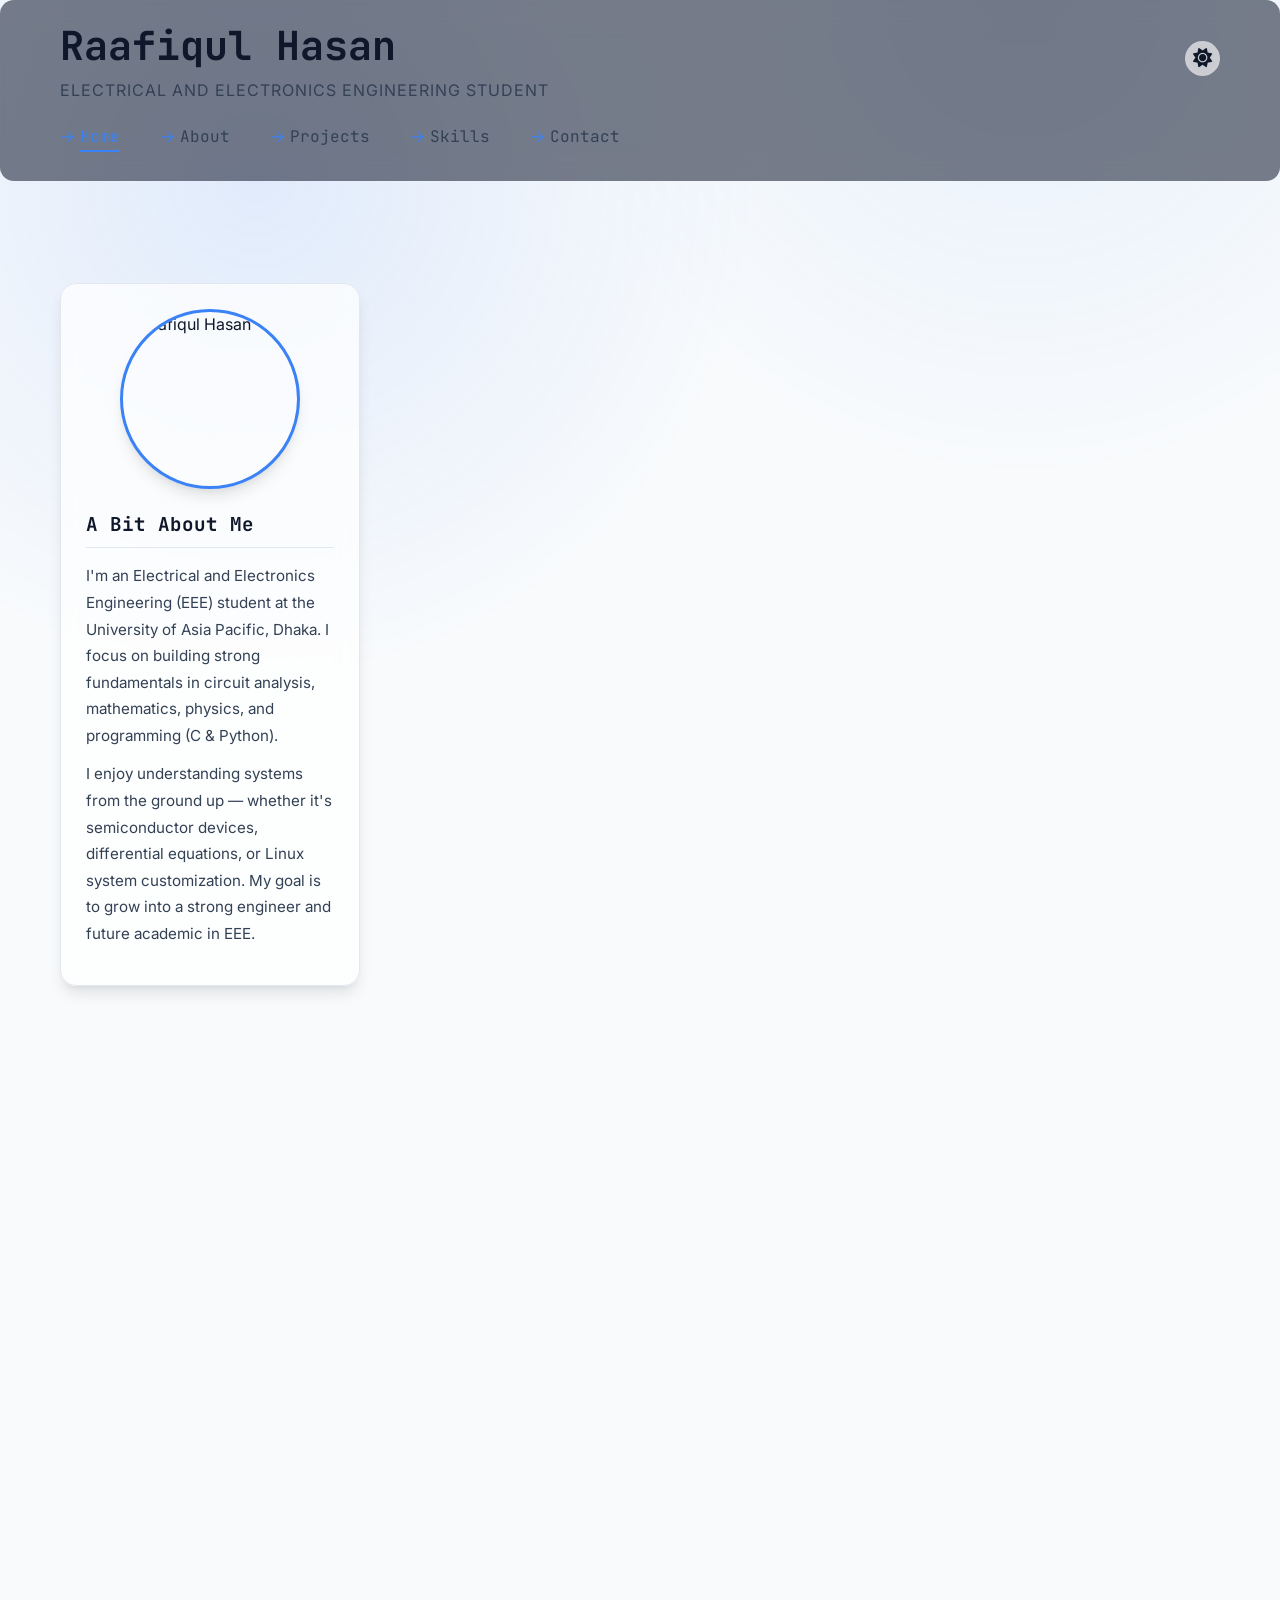
==== index.html @ b3f051a0 "Convert portfolio to premium single-page scroll layout with scrollspy" ====
<!DOCTYPE html>
<html lang="en">
<head>
    <meta charset="UTF-8">
    <meta name="viewport" content="width=device-width, initial-scale=1.0">
    <title>Raafiqul Hasan - EEE Student</title>
    <script src="/js/theme-init.js"></script>
    <link href="https://fonts.googleapis.com/css2?family=Inter:wght@300;400;500;600;700&family=JetBrains+Mono:wght@400;500;600&display=swap" rel="stylesheet">
    <link rel="stylesheet" href="https://cdnjs.cloudflare.com/ajax/libs/font-awesome/6.5.1/css/all.min.css">
    <link rel="stylesheet" href="/css/style.css">
</head>
<body>
    <header class="site-header" id="top">
        <div class="header-inner">
            <div class="logo-area">
                <h1>Raafiqul Hasan</h1>
                <p class="subtitle">Electrical and Electronics Engineering Student</p>
            </div>
            <div class="header-controls">
                <button id="theme-toggle" class="theme-toggle" aria-label="Toggle dark mode">
                    <i class="fas fa-sun sun-icon"></i>
                    <i class="fas fa-moon moon-icon" style="display: none;"></i>
                </button>
                <button id="menu-toggle" class="menu-toggle" aria-label="Toggle menu">
                    <span></span><span></span><span></span>
                </button>
            </div>
            <nav id="main-nav">
                <ul>
                    <li><a href="#home" class="active">Home</a></li>
                    <li><a href="#about">About</a></li>
                    <li><a href="#projects">Projects</a></li>
                    <li><a href="#skills">Skills</a></li>
                    <li><a href="#contact">Contact</a></li>
                </ul>
            </nav>
        </div>
    </header>

    <main class="theme-wrapper onepage">
        <section id="home" class="content-section">
            <div class="main-content">
                <aside class="sidebar glass-card reveal">
                    <div class="profile-image">
                        <img src="/images/your-photo.jpg" alt="Raafiqul Hasan">
                    </div>
                    <h2>A Bit About Me</h2>
                    <p class="bio">I'm an Electrical and Electronics Engineering (EEE) student at the University of Asia Pacific, Dhaka. I focus on building strong fundamentals in circuit analysis, mathematics, physics, and programming (C & Python).</p>
                    <p class="bio">I enjoy understanding systems from the ground up — whether it's semiconductor devices, differential equations, or Linux system customization. My goal is to grow into a strong engineer and future academic in EEE.</p>
                </aside>
                <section class="content reveal">
                    <h2>Welcome to My Portfolio</h2>
                    <div class="terminal glass-card">
                        <div class="terminal-header"><span class="terminal-dots"><span class="dot red"></span><span class="dot yellow"></span><span class="dot green"></span></span><span class="terminal-title">raafiqul@portfolio:~/skills</span></div>
                        <div class="terminal-body"><div class="terminal-line"><span class="prompt">$</span> <span class="command">cat skills.txt</span></div><div class="terminal-line"><span class="prompt">></span> <span class="typed-text" id="typed-text"></span><span class="cursor">|</span></div></div>
                    </div>
                </section>
            </div>
        </section>

        <section id="about" class="content-section reveal">
            <h2><i class="fas fa-user-circle"></i> About</h2>
            <div class="glass-card"><p class="bio">I'm an Electrical and Electronics Engineering (EEE) student at the University of Asia Pacific, Dhaka. I focus on building strong fundamentals in circuit analysis, mathematics, physics, and programming (C & Python).</p><p class="bio">I enjoy understanding systems from the ground up — whether it's semiconductor devices, differential equations, or Linux system customization. My goal is to grow into a strong engineer and future academic in EEE.</p></div>
        </section>

        <section id="projects" class="content-section reveal">
            <h2><i class="fas fa-code"></i> Projects</h2>
            <div class="cards-grid project-grid">
                <div class="info-card glass-card project-card"><h4>Analysis of Rectifying and Zener Diode Characteristics</h4><p>Laboratory project investigating I-V characteristics and applications of different diode types in rectification and voltage regulation.</p></div>
                <div class="info-card glass-card project-card"><h4>Mathematical Modeling using Laplace Transform</h4><p>Applied Laplace Transform techniques to solve differential equations in circuit analysis and system dynamics.</p></div>
                <div class="info-card glass-card project-card"><h4>Linux System Optimization and Configuration Experiments</h4><p>Exploring system performance tuning, kernel parameters, and customization for optimized computing environments.</p></div>
            </div>
        </section>

        <section id="skills" class="content-section reveal">
            <h2><i class="fas fa-bolt"></i> Skills</h2>
            <div class="skills-grid">
                <span class="skill-tag"><i class="fab fa-c"></i> C (beginner)</span>
                <span class="skill-tag"><i class="fab fa-python"></i> Python (beginner)</span>
                <span class="skill-tag"><i class="fab fa-linux"></i> Linux</span>
                <span class="skill-tag"><i class="fas fa-microchip"></i> Circuit Analysis</span>
                <span class="skill-tag"><i class="fas fa-square-root-alt"></i> Mathematical Modeling</span>
                <span class="skill-tag"><i class="fas fa-bolt"></i> Semiconductor Devices</span>
            </div>
        </section>

        <section id="contact" class="content-section reveal">
            <h2><i class="fas fa-envelope"></i> Contact</h2>
            <footer>
                <div class="contact-links">
                    <a href="mailto:raafiqulhasan756@gmail.com" class="contact-link"><i class="fas fa-envelope"></i> Email</a>
                    <a href="https://github.com/StarX-404" target="_blank" rel="noopener noreferrer" class="contact-link"><i class="fab fa-github"></i> GitHub</a>
                    <a href="https://www.linkedin.com/in/raafiqul-hasan" target="_blank" rel="noopener noreferrer" class="contact-link"><i class="fab fa-linkedin"></i> LinkedIn</a>
                </div>
                <p>University of Asia Pacific, Dhaka</p>
                <p class="copyright">© 2024 by Raafiqul Hasan</p>
            </footer>
        </section>
    </main>

    <script src="/js/main.js"></script>
</body>
</html>
---- css/style.css ----
/* ============================================
   COMPLETE CSS - WITH DARK MODE FIX
   ============================================ */

/* Immediate theme application - no flash */
html.dark-mode,
html[data-theme="dark"] {
    color-scheme: dark;
}

html.light-mode,
html[data-theme="light"] {
    color-scheme: light;
}

/* Base body styles with important flags */
html.dark-mode body,
html[data-theme="dark"] body {
    background-color: #0f172a !important;
    color: #f8fafc !important;
}

html.light-mode body,
html[data-theme="light"] body {
    background-color: #f8fafc !important;
    color: #0f172a !important;
}

/* CSS Variables - Base (Light Mode) */
:root {
    --bg-primary: #f8fafc;
    --bg-secondary: #ffffff;
    --text-primary: #0f172a;
    --text-secondary: #334155;
    --accent: #3b82f6;
    --accent-hover: #2563eb;
    --border: #e2e8f0;
    --card-bg: rgba(255, 255, 255, 0.7);
    --shadow: 0 10px 15px -3px rgba(0, 0, 0, 0.1), 0 4px 6px -2px rgba(0, 0, 0, 0.05);
    --terminal-bg: #1e1e2e;
    --terminal-text: #f8fafc;
}

/* Dark Mode Variables */
html.dark-mode,
html[data-theme="dark"],
.dark-mode {
    --bg-primary: #0f172a;
    --bg-secondary: #1e293b;
    --text-primary: #f8fafc;
    --text-secondary: #cbd5e1;
    --accent: #3b82f6;
    --accent-hover: #60a5fa;
    --border: #334155;
    --card-bg: rgba(30, 41, 59, 0.7);
    --shadow: 0 10px 15px -3px rgba(0, 0, 0, 0.3), 0 4px 6px -2px rgba(0, 0, 0, 0.2);
    --terminal-bg: #0a0a0f;
    --terminal-text: #f8fafc;
}

/* Reset */
* {
    margin: 0;
    padding: 0;
    box-sizing: border-box;
}

body {
    font-family: 'Inter', sans-serif;
    line-height: 1.6;
    color: var(--text-primary);
    background-color: var(--bg-primary);
    transition: background-color 0.3s ease, color 0.3s ease;
    min-height: 100vh;
}

.theme-wrapper {
    max-width: 1200px;
    margin: 0 auto;
    padding: 20px;
    min-height: 100vh;
    display: flex;
    flex-direction: column;
}

/* Header */
header {
    margin-bottom: 40px;
    border-bottom: 1px solid var(--border);
    padding-bottom: 20px;
}

.header-container {
    display: flex;
    justify-content: space-between;
    align-items: center;
    flex-wrap: wrap;
    gap: 20px;
}

h1 {
    font-family: 'JetBrains Mono', monospace;
    font-size: 2.5rem;
    font-weight: 700;
    color: var(--text-primary);
}

.subtitle {
    font-size: 1rem;
    color: var(--text-secondary);
    text-transform: uppercase;
    letter-spacing: 1px;
}

/* Header Controls */
.header-controls {
    display: flex;
    align-items: center;
    gap: 15px;
}

/* Theme Toggle */
.theme-toggle {
    background: none;
    border: none;
    cursor: pointer;
    padding: 8px;
    border-radius: 50%;
    color: var(--text-primary);
    background-color: var(--card-bg);
    backdrop-filter: blur(10px);
    font-size: 1.2rem;
    display: flex;
    align-items: center;
    justify-content: center;
    transition: all 0.3s ease;
}

.theme-toggle:hover {
    transform: scale(1.1);
    color: var(--accent);
}

/* Hamburger Menu */
.menu-toggle {
    display: none;
    flex-direction: column;
    justify-content: space-between;
    width: 30px;
    height: 21px;
    background: none;
    border: none;
    cursor: pointer;
    padding: 0;
    z-index: 100;
}

.menu-toggle span {
    width: 100%;
    height: 3px;
    background-color: var(--text-primary);
    border-radius: 3px;
    transition: all 0.3s ease;
}

.menu-toggle.active span:nth-child(1) {
    transform: translateY(9px) rotate(45deg);
}

.menu-toggle.active span:nth-child(2) {
    opacity: 0;
}

.menu-toggle.active span:nth-child(3) {
    transform: translateY(-9px) rotate(-45deg);
}

/* Navigation */
nav ul {
    list-style: none;
    display: flex;
    gap: 40px;
    margin-top: 20px;
    flex-wrap: wrap;
}

nav a {
    text-decoration: none;
    color: var(--text-secondary);
    font-family: 'JetBrains Mono', monospace;
    font-size: 1rem;
    padding-bottom: 5px;
    transition: color 0.3s ease;
    position: relative;
}

nav a::after {
    content: '';
    position: absolute;
    bottom: 0;
    left: 0;
    width: 0;
    height: 2px;
    background-color: var(--accent);
    transition: width 0.3s ease;
}

nav a:hover {
    color: var(--accent);
}

nav a:hover::after,
nav a.active::after {
    width: 100%;
}

nav a.active {
    color: var(--accent);
}

/* Main Content Layout */
.main-content {
    display: grid;
    grid-template-columns: 300px 1fr;
    gap: 50px;
    margin-bottom: 50px;
    flex: 1;
}

/* Glass Card */
.glass-card {
    background: var(--card-bg);
    backdrop-filter: blur(10px);
    border-radius: 16px;
    padding: 25px;
    border: 1px solid var(--border);
    box-shadow: var(--shadow);
    transition: transform 0.3s ease, box-shadow 0.3s ease;
}

.glass-card:hover {
    transform: translateY(-5px);
    box-shadow: 0 20px 25px -5px rgba(0, 0, 0, 0.2), 0 10px 10px -5px rgba(0, 0, 0, 0.1);
}

/* Sidebar */
.sidebar {
    text-align: left;
}

.profile-image {
    width: 180px;
    height: 180px;
    margin: 0 auto 20px;
    border-radius: 50%;
    overflow: hidden;
    border: 3px solid var(--accent);
    box-shadow: var(--shadow);
}

.profile-image img {
    width: 100%;
    height: 100%;
    object-fit: cover;
}

.sidebar h2 {
    font-family: 'JetBrains Mono', monospace;
    font-size: 1.2rem;
    margin-bottom: 15px;
    color: var(--text-primary);
    border-bottom: 1px solid var(--border);
    padding-bottom: 8px;
}

.bio {
    color: var(--text-secondary);
    font-size: 0.95rem;
    line-height: 1.6;
    margin-bottom: 12px;
}

/* Content */
.content {
    padding: 10px 0;
}

.content h2 {
    font-family: 'JetBrains Mono', monospace;
    font-size: 2rem;
    margin-bottom: 25px;
    color: var(--text-primary);
}

.content h2 i {
    color: var(--accent);
    margin-right: 10px;
}

.content h3 {
    font-family: 'JetBrains Mono', monospace;
    font-size: 1.3rem;
    margin: 30px 0 15px;
    color: var(--text-primary);
    display: flex;
    align-items: center;
    gap: 8px;
}

.content h3 i {
    color: var(--accent);
}

/* Terminal */
.terminal {
    background-color: var(--terminal-bg);
    color: var(--terminal-text);
    border-radius: 12px;
    overflow: hidden;
    margin-bottom: 30px;
    font-family: 'JetBrains Mono', monospace;
}

.terminal-header {
    background-color: #2d2d3a;
    padding: 10px 15px;
    display: flex;
    align-items: center;
    gap: 10px;
}

.terminal-dots {
    display: flex;
    gap: 6px;
}

.dot {
    width: 12px;
    height: 12px;
    border-radius: 50%;
}

.dot.red { background-color: #ff5f56; }
.dot.yellow { background-color: #ffbd2e; }
.dot.green { background-color: #27c93f; }

.terminal-title {
    color: #9ca3af;
    font-size: 0.9rem;
}

.terminal-body {
    padding: 20px;
    min-height: 120px;
}

.terminal-line {
    margin-bottom: 8px;
    display: flex;
    align-items: center;
}

.prompt {
    color: var(--accent);
    font-weight: 600;
    margin-right: 10px;
}

.command {
    color: #f8fafc;
}

.typed-text {
    color: #f8fafc;
}

.cursor {
    color: var(--accent);
    animation: blink 1s infinite;
    margin-left: 2px;
}

@keyframes blink {
    0%, 50% { opacity: 1; }
    51%, 100% { opacity: 0; }
}

/* Cards Grid */
.cards-grid {
    display: grid;
    grid-template-columns: repeat(auto-fit, minmax(220px, 1fr));
    gap: 20px;
    margin: 30px 0;
}

.info-card {
    text-align: center;
}

.card-icon {
    font-size: 2.5rem;
    color: var(--accent);
    margin-bottom: 10px;
}

.info-card h4 {
    font-family: 'JetBrains Mono', monospace;
    margin-bottom: 8px;
    color: var(--text-primary);
}

.info-card p {
    color: var(--text-secondary);
    font-size: 0.9rem;
}

/* Skills Grid */
.skills-grid {
    display: flex;
    flex-wrap: wrap;
    gap: 10px;
    margin: 15px 0;
}

.skill-tag {
    background-color: var(--card-bg);
    border: 1px solid var(--border);
    padding: 6px 12px;
    border-radius: 20px;
    display: inline-flex;
    align-items: center;
    gap: 6px;
    color: var(--text-primary);
    font-size: 0.9rem;
}

.skill-tag i {
    color: var(--accent);
}

/* Resume Items */
.resume-item {
    margin-bottom: 20px;
}

.resume-item h4 {
    font-family: 'JetBrains Mono', monospace;
    color: var(--accent);
    margin-bottom: 8px;
    display: flex;
    align-items: center;
    gap: 8px;
}

.institution {
    font-weight: 600;
    color: var(--text-primary);
}

.details {
    color: var(--text-secondary);
    font-size: 0.95rem;
    margin: 5px 0;
}

/* List Styles */
ul {
    list-style: none;
    margin: 10px 0;
}

ul li {
    margin-bottom: 6px;
    padding-left: 20px;
    position: relative;
    color: var(--text-secondary);
}

ul li:before {
    content: "→";
    position: absolute;
    left: 0;
    color: var(--accent);
}

/* Incoming Page */
.incoming-page {
    display: flex;
    align-items: center;
    justify-content: center;
    min-height: 500px;
}

.incoming-message-box {
    text-align: center;
    padding: 40px;
    width: 100%;
}

.incoming-large {
    font-family: 'JetBrains Mono', monospace;
    font-size: 4rem;
    font-weight: 700;
    margin-bottom: 20px;
    display: flex;
    justify-content: center;
    align-items: center;
    flex-wrap: wrap;
    gap: 10px;
}

.incoming-word {
    background: linear-gradient(135deg, var(--accent) 0%, #60a5fa 100%);
    -webkit-background-clip: text;
    -webkit-text-fill-color: transparent;
    background-clip: text;
    animation: glow 2s ease-in-out infinite;
}

.incoming-exclamation {
    color: var(--accent);
    animation: bounce 1s ease-in-out infinite;
}

@keyframes glow {
    0%, 100% { filter: drop-shadow(0 0 5px rgba(59, 130, 246, 0.3)); }
    50% { filter: drop-shadow(0 0 20px rgba(59, 130, 246, 0.6)); }
}

@keyframes bounce {
    0%, 100% { transform: translateY(0); }
    50% { transform: translateY(-5px); }
}

.incoming-decoration {
    display: flex;
    justify-content: center;
    gap: 30px;
    margin: 30px 0;
}

.incoming-decoration i {
    font-size: 2.5rem;
    color: var(--accent);
    opacity: 0.7;
    animation: float 3s ease-in-out infinite;
}

.incoming-decoration i:nth-child(2) { animation-delay: 0.2s; }
.incoming-decoration i:nth-child(3) { animation-delay: 0.4s; }

@keyframes float {
    0%, 100% { transform: translateY(0); }
    50% { transform: translateY(-10px); }
}

.incoming-small {
    font-family: 'Inter', sans-serif;
    font-size: 1.2rem;
    color: var(--text-secondary);
    letter-spacing: 2px;
    text-transform: uppercase;
    margin-top: 20px;
    opacity: 0.8;
}

/* Footer */
footer {
    border-top: 1px solid var(--border);
    padding-top: 30px;
    text-align: center;
    margin-top: auto;
}

.contact-links {
    display: flex;
    justify-content: center;
    gap: 20px;
    margin-bottom: 15px;
    flex-wrap: wrap;
}

.contact-link {
    color: var(--text-secondary);
    text-decoration: none;
    display: inline-flex;
    align-items: center;
    gap: 6px;
    padding: 6px 15px;
    border-radius: 25px;
    background-color: var(--card-bg);
    border: 1px solid var(--border);
    transition: all 0.3s ease;
}

.contact-link:hover {
    color: var(--accent);
    border-color: var(--accent);
    transform: translateY(-2px);
}

.contact-link i {
    color: var(--accent);
}

footer p {
    color: var(--text-secondary);
    font-size: 0.9rem;
    margin: 5px 0;
}

.copyright {
    font-size: 0.8rem;
    margin-top: 15px;
    opacity: 0.7;
}

/* Mobile Responsive */
@media (max-width: 768px) {
    .main-content {
        grid-template-columns: 1fr;
        gap: 30px;
    }

    .sidebar {
        text-align: center;
    }

    .profile-image {
        width: 150px;
        height: 150px;
    }

    .menu-toggle {
        display: flex;
    }

    nav {
        position: fixed;
        top: 0;
        right: -100%;
        width: 70%;
        height: 100vh;
        background-color: var(--bg-secondary);
        padding: 80px 20px 20px;
        transition: right 0.3s ease;
        z-index: 99;
        box-shadow: -5px 0 15px rgba(0, 0, 0, 0.1);
    }

    nav.active {
        right: 0;
    }

    nav ul {
        flex-direction: column;
        gap: 20px;
        margin-top: 0;
    }

    nav a {
        display: block;
        padding: 10px 0;
        font-size: 1.2rem;
    }

    h1 {
        font-size: 2rem;
        text-align: center;
    }

    .subtitle {
        text-align: center;
    }

    .cards-grid,
    .skills-grid {
        grid-template-columns: 1fr;
    }

    .incoming-large {
        font-size: 2.5rem;
    }
}

/* === Premium UX Enhancements === */
html { scroll-behavior: smooth; }

body::before {
    content: '';
    position: fixed;
    inset: 0;
    pointer-events: none;
    z-index: -1;
    background: radial-gradient(circle at 20% 20%, rgba(59,130,246,.12), transparent 40%), radial-gradient(circle at 80% 0%, rgba(96,165,250,.1), transparent 35%);
    animation: bgFloat 14s ease-in-out infinite alternate;
}
@keyframes bgFloat { from { transform: translateY(0px);} to { transform: translateY(-16px);} }

header {
    position: sticky;
    top: 0;
    z-index: 200;
    background: color-mix(in srgb, var(--bg-primary) 82%, transparent);
    backdrop-filter: blur(10px);
    border: 1px solid transparent;
    border-radius: 14px;
    padding: 16px;
    transition: box-shadow .4s ease, border-color .4s ease, background-color .4s ease;
}
header.scrolled {
    box-shadow: 0 16px 40px rgba(2, 6, 23, .2);
    border-color: var(--border);
}

nav a.active, nav a[aria-current="page"] { color: var(--accent); }

.main-content { gap: 56px; }
.content h2 { font-size: clamp(1.8rem, 3vw, 2.4rem); letter-spacing: .2px; }
.content p, .bio, li { line-height: 1.75; }
.glass-card { transition: transform .4s ease, box-shadow .45s ease, border-color .35s ease, filter .45s ease; }
.glass-card:hover { filter: saturate(1.05); }

/* project/skills premium cards */
.research-item, .resume-item, .info-card, .skill-tag {
    box-shadow: 0 10px 24px rgba(15,23,42,.12);
}
.skill-tag { padding: 8px 14px; border-radius: 999px; }

/* viewport animations */
.reveal {
    opacity: 0;
    transform: translateY(22px);
    filter: blur(6px);
    transition: opacity .6s ease, transform .6s ease, filter .6s ease;
}
.reveal.in-view {
    opacity: 1;
    transform: translateY(0);
    filter: blur(0);
}

.cards-grid .glass-card { transition-delay: var(--stagger, 0ms); }

@media (max-width: 768px) {
    header { border-radius: 0; padding: 12px; }
    .main-content { gap: 26px; }
}

/* One-page premium layout */
.site-header { position: sticky; top: 0; z-index: 1000; width: 100%; margin: 0 0 30px 0; border: 0; padding: 0; background: rgba(15,23,42,.55); backdrop-filter: blur(14px); }
.header-inner { max-width: 1200px; margin: 0 auto; padding: 14px 20px; display: grid; grid-template-columns: 1fr auto; gap: 12px; align-items: center; }
.site-header.scrolled { box-shadow: 0 10px 30px rgba(0,0,0,.25); }
#main-nav { grid-column: 1 / -1; }
#main-nav ul { margin-top: 6px; }
.onepage { padding-top: 8px; }
.content-section { padding: 64px 0; scroll-margin-top: 120px; }
.project-card { text-align: left; transition: transform .45s ease, box-shadow .45s ease, border-color .35s ease; }
.project-card:hover { transform: translateY(-8px); box-shadow: 0 20px 36px rgba(59,130,246,.22); border-color: rgba(59,130,246,.45); }
nav a.active::after { width: 100%; }

@media (max-width: 768px) {
  .header-inner { grid-template-columns: 1fr auto; }
  #main-nav { position: fixed; top: 72px; right: -100%; width: min(80vw, 320px); height: calc(100vh - 72px); background: var(--bg-secondary); transition: right .35s ease; padding: 24px; box-shadow: -12px 0 30px rgba(0,0,0,.2); }
  #main-nav.active { right: 0; }
  #main-nav ul { flex-direction: column; gap: 18px; }
}
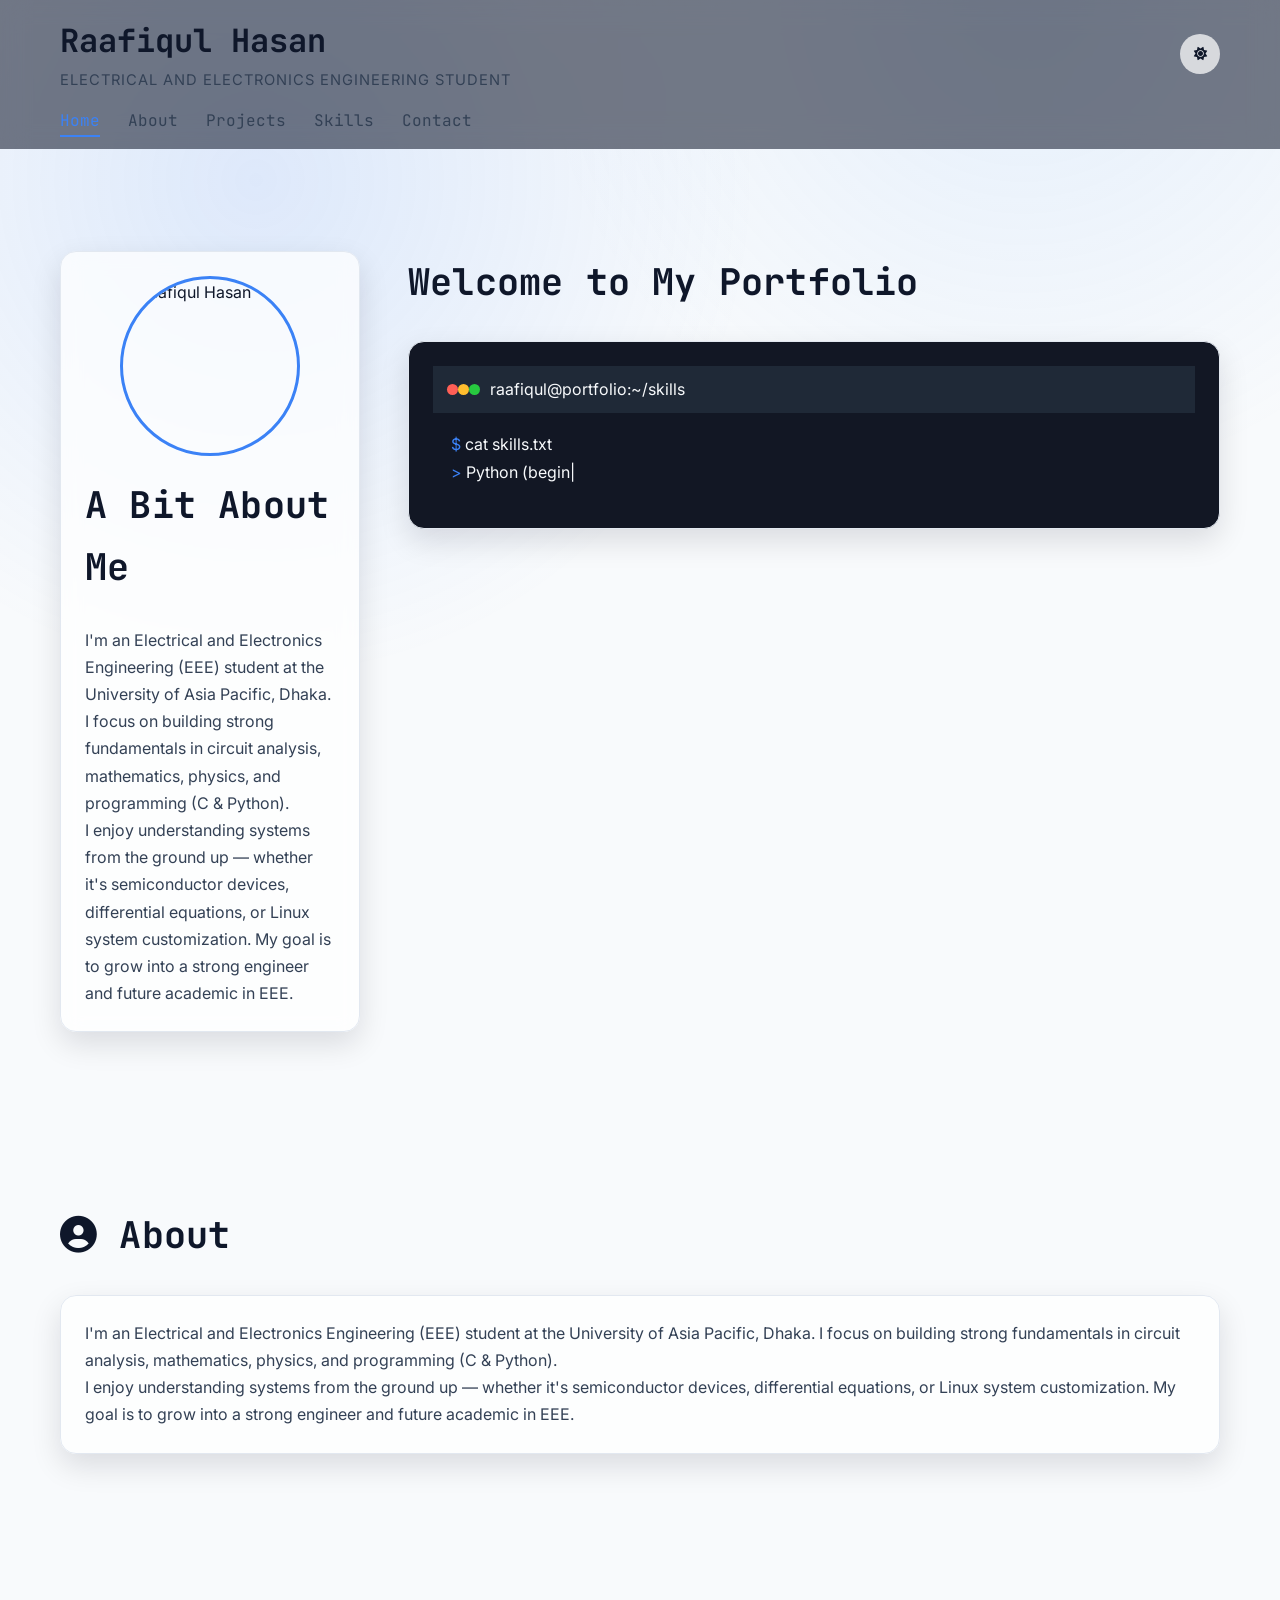
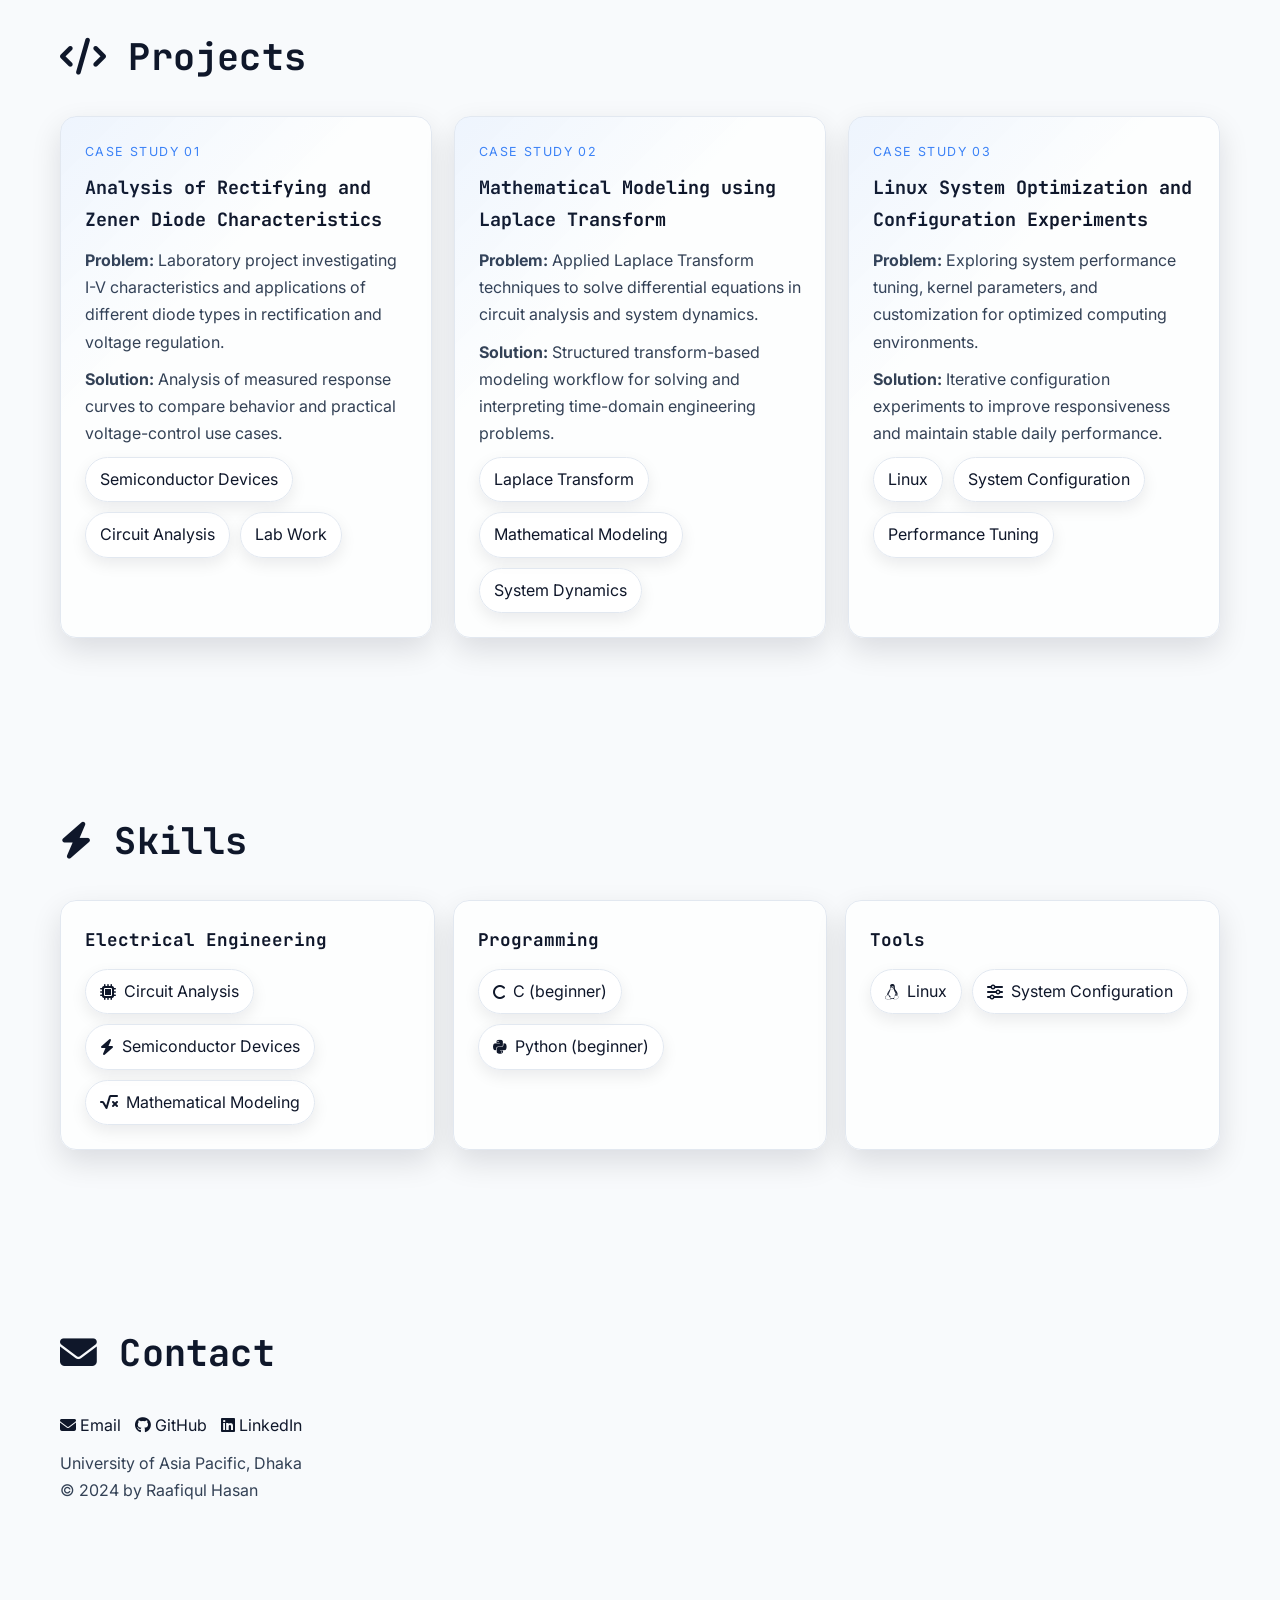
==== commit 4509412e: "Apply Tailwind premium styling layer to existing one-page portfolio UI" ====
--- a/index.html
+++ b/index.html
@@ -7,11 +7,13 @@
     <script src="/js/theme-init.js"></script>
     <link href="https://fonts.googleapis.com/css2?family=Inter:wght@300;400;500;600;700&family=JetBrains+Mono:wght@400;500;600&display=swap" rel="stylesheet">
     <link rel="stylesheet" href="https://cdnjs.cloudflare.com/ajax/libs/font-awesome/6.5.1/css/all.min.css">
+    <script src="https://cdn.tailwindcss.com"></script>
+    <script>tailwind.config={theme:{extend:{colors:{zinc:{950:"#09090b"}}}}}</script>
     <link rel="stylesheet" href="/css/style.css">
 </head>
-<body>
-    <header class="site-header" id="top">
-        <div class="header-inner">
+<body class="bg-zinc-950 text-zinc-100 antialiased">
+    <header class="site-header sticky top-0 w-full backdrop-blur-xl bg-zinc-900/60 border-b border-white/10" id="top">
+        <div class="header-inner max-w-6xl mx-auto px-6 py-4">
             <div class="logo-area">
                 <h1>Raafiqul Hasan</h1>
                 <p class="subtitle">Electrical and Electronics Engineering Student</p>
@@ -25,7 +27,7 @@
                     <span></span><span></span><span></span>
                 </button>
             </div>
-            <nav id="main-nav">
+            <nav id="main-nav" class="transition-all duration-300">
                 <ul>
                     <li><a href="#home" class="active">Home</a></li>
                     <li><a href="#about">About</a></li>
@@ -37,7 +39,8 @@
         </div>
     </header>
 
-    <main class="theme-wrapper onepage">
+    <!-- Resolved: one-page anchor navigation source of truth -->
+    <main class="theme-wrapper onepage max-w-6xl mx-auto px-6">
         <section id="home" class="content-section">
             <div class="main-content">
                 <aside class="sidebar glass-card reveal">
@@ -65,22 +68,56 @@
 
         <section id="projects" class="content-section reveal">
             <h2><i class="fas fa-code"></i> Projects</h2>
-            <div class="cards-grid project-grid">
-                <div class="info-card glass-card project-card"><h4>Analysis of Rectifying and Zener Diode Characteristics</h4><p>Laboratory project investigating I-V characteristics and applications of different diode types in rectification and voltage regulation.</p></div>
-                <div class="info-card glass-card project-card"><h4>Mathematical Modeling using Laplace Transform</h4><p>Applied Laplace Transform techniques to solve differential equations in circuit analysis and system dynamics.</p></div>
-                <div class="info-card glass-card project-card"><h4>Linux System Optimization and Configuration Experiments</h4><p>Exploring system performance tuning, kernel parameters, and customization for optimized computing environments.</p></div>
+            <div class="project-grid">
+                <article class="glass-card project-card reveal rounded-2xl border border-white/10 bg-zinc-900/60 shadow-lg shadow-black/20 transition-all duration-500 hover:-translate-y-2 hover:shadow-blue-500/20">
+                    <p class="project-kicker">Case Study 01</p>
+                    <h3>Analysis of Rectifying and Zener Diode Characteristics</h3>
+                    <p><strong>Problem:</strong> Laboratory project investigating I-V characteristics and applications of different diode types in rectification and voltage regulation.</p>
+                    <p><strong>Solution:</strong> Analysis of measured response curves to compare behavior and practical voltage-control use cases.</p>
+                    <div class="badge-row"><span class="skill-tag inline-flex items-center rounded-full px-3 py-1 text-sm bg-zinc-800/80 border border-zinc-700">Semiconductor Devices</span><span class="skill-tag inline-flex items-center rounded-full px-3 py-1 text-sm bg-zinc-800/80 border border-zinc-700">Circuit Analysis</span><span class="skill-tag inline-flex items-center rounded-full px-3 py-1 text-sm bg-zinc-800/80 border border-zinc-700">Lab Work</span></div>
+                </article>
+                <article class="glass-card project-card reveal rounded-2xl border border-white/10 bg-zinc-900/60 shadow-lg shadow-black/20 transition-all duration-500 hover:-translate-y-2 hover:shadow-blue-500/20">
+                    <p class="project-kicker">Case Study 02</p>
+                    <h3>Mathematical Modeling using Laplace Transform</h3>
+                    <p><strong>Problem:</strong> Applied Laplace Transform techniques to solve differential equations in circuit analysis and system dynamics.</p>
+                    <p><strong>Solution:</strong> Structured transform-based modeling workflow for solving and interpreting time-domain engineering problems.</p>
+                    <div class="badge-row"><span class="skill-tag inline-flex items-center rounded-full px-3 py-1 text-sm bg-zinc-800/80 border border-zinc-700">Laplace Transform</span><span class="skill-tag inline-flex items-center rounded-full px-3 py-1 text-sm bg-zinc-800/80 border border-zinc-700">Mathematical Modeling</span><span class="skill-tag inline-flex items-center rounded-full px-3 py-1 text-sm bg-zinc-800/80 border border-zinc-700">System Dynamics</span></div>
+                </article>
+                <article class="glass-card project-card reveal rounded-2xl border border-white/10 bg-zinc-900/60 shadow-lg shadow-black/20 transition-all duration-500 hover:-translate-y-2 hover:shadow-blue-500/20">
+                    <p class="project-kicker">Case Study 03</p>
+                    <h3>Linux System Optimization and Configuration Experiments</h3>
+                    <p><strong>Problem:</strong> Exploring system performance tuning, kernel parameters, and customization for optimized computing environments.</p>
+                    <p><strong>Solution:</strong> Iterative configuration experiments to improve responsiveness and maintain stable daily performance.</p>
+                    <div class="badge-row"><span class="skill-tag inline-flex items-center rounded-full px-3 py-1 text-sm bg-zinc-800/80 border border-zinc-700">Linux</span><span class="skill-tag inline-flex items-center rounded-full px-3 py-1 text-sm bg-zinc-800/80 border border-zinc-700">System Configuration</span><span class="skill-tag inline-flex items-center rounded-full px-3 py-1 text-sm bg-zinc-800/80 border border-zinc-700">Performance Tuning</span></div>
+                </article>
             </div>
         </section>
 
         <section id="skills" class="content-section reveal">
             <h2><i class="fas fa-bolt"></i> Skills</h2>
-            <div class="skills-grid">
-                <span class="skill-tag"><i class="fab fa-c"></i> C (beginner)</span>
-                <span class="skill-tag"><i class="fab fa-python"></i> Python (beginner)</span>
-                <span class="skill-tag"><i class="fab fa-linux"></i> Linux</span>
-                <span class="skill-tag"><i class="fas fa-microchip"></i> Circuit Analysis</span>
-                <span class="skill-tag"><i class="fas fa-square-root-alt"></i> Mathematical Modeling</span>
-                <span class="skill-tag"><i class="fas fa-bolt"></i> Semiconductor Devices</span>
+            <div class="skills-groups">
+                <article class="glass-card skill-group reveal rounded-2xl border border-white/10 bg-zinc-900/50">
+                    <h3>Electrical Engineering</h3>
+                    <div class="badge-row">
+                        <span class="skill-tag inline-flex items-center rounded-full px-3 py-1 text-sm bg-zinc-800/80 border border-zinc-700"><i class="fas fa-microchip"></i> Circuit Analysis</span>
+                        <span class="skill-tag inline-flex items-center rounded-full px-3 py-1 text-sm bg-zinc-800/80 border border-zinc-700"><i class="fas fa-bolt"></i> Semiconductor Devices</span>
+                        <span class="skill-tag inline-flex items-center rounded-full px-3 py-1 text-sm bg-zinc-800/80 border border-zinc-700"><i class="fas fa-square-root-alt"></i> Mathematical Modeling</span>
+                    </div>
+                </article>
+                <article class="glass-card skill-group reveal rounded-2xl border border-white/10 bg-zinc-900/50">
+                    <h3>Programming</h3>
+                    <div class="badge-row">
+                        <span class="skill-tag inline-flex items-center rounded-full px-3 py-1 text-sm bg-zinc-800/80 border border-zinc-700"><i class="fab fa-c"></i> C (beginner)</span>
+                        <span class="skill-tag inline-flex items-center rounded-full px-3 py-1 text-sm bg-zinc-800/80 border border-zinc-700"><i class="fab fa-python"></i> Python (beginner)</span>
+                    </div>
+                </article>
+                <article class="glass-card skill-group reveal rounded-2xl border border-white/10 bg-zinc-900/50">
+                    <h3>Tools</h3>
+                    <div class="badge-row">
+                        <span class="skill-tag inline-flex items-center rounded-full px-3 py-1 text-sm bg-zinc-800/80 border border-zinc-700"><i class="fab fa-linux"></i> Linux</span>
+                        <span class="skill-tag inline-flex items-center rounded-full px-3 py-1 text-sm bg-zinc-800/80 border border-zinc-700"><i class="fas fa-sliders-h"></i> System Configuration</span>
+                    </div>
+                </article>
             </div>
         </section>
 
@@ -88,9 +125,9 @@
             <h2><i class="fas fa-envelope"></i> Contact</h2>
             <footer>
                 <div class="contact-links">
-                    <a href="mailto:raafiqulhasan756@gmail.com" class="contact-link"><i class="fas fa-envelope"></i> Email</a>
-                    <a href="https://github.com/StarX-404" target="_blank" rel="noopener noreferrer" class="contact-link"><i class="fab fa-github"></i> GitHub</a>
-                    <a href="https://www.linkedin.com/in/raafiqul-hasan" target="_blank" rel="noopener noreferrer" class="contact-link"><i class="fab fa-linkedin"></i> LinkedIn</a>
+                    <a href="mailto:raafiqulhasan756@gmail.com" class="contact-link inline-flex items-center gap-2 rounded-xl px-4 py-2 bg-zinc-800/70 hover:bg-zinc-700/80 transition-all duration-300"><i class="fas fa-envelope"></i> Email</a>
+                    <a href="https://github.com/StarX-404" target="_blank" rel="noopener noreferrer" class="contact-link inline-flex items-center gap-2 rounded-xl px-4 py-2 bg-zinc-800/70 hover:bg-zinc-700/80 transition-all duration-300"><i class="fab fa-github"></i> GitHub</a>
+                    <a href="https://www.linkedin.com/in/raafiqul-hasan" target="_blank" rel="noopener noreferrer" class="contact-link inline-flex items-center gap-2 rounded-xl px-4 py-2 bg-zinc-800/70 hover:bg-zinc-700/80 transition-all duration-300"><i class="fab fa-linkedin"></i> LinkedIn</a>
                 </div>
                 <p>University of Asia Pacific, Dhaka</p>
                 <p class="copyright">© 2024 by Raafiqul Hasan</p>
--- a/css/style.css
+++ b/css/style.css
@@ -1,767 +1,112 @@
-/* ============================================
-   COMPLETE CSS - WITH DARK MODE FIX
-   ============================================ */
+:root {
+  --bg-primary: #f8fafc;
+  --bg-secondary: #ffffff;
+  --text-primary: #0f172a;
+  --text-secondary: #334155;
+  --accent: #3b82f6;
+  --border: #e2e8f0;
+  --card-bg: rgba(255,255,255,.72);
+  --shadow: 0 12px 30px rgba(2,6,23,.12);
+  --terminal-bg: #121724;
+}
+html.dark-mode, html[data-theme="dark"] {
+  --bg-primary: #0f172a;
+  --bg-secondary: #1e293b;
+  --text-primary: #f8fafc;
+  --text-secondary: #cbd5e1;
+  --accent: #60a5fa;
+  --border: #334155;
+  --card-bg: rgba(30,41,59,.75);
+  --shadow: 0 14px 34px rgba(2,6,23,.42);
+  --terminal-bg: #0a0f1a;
+}
+*{box-sizing:border-box;margin:0;padding:0}
+html{scroll-behavior:smooth}
+body{font-family:'Inter',sans-serif;background:var(--bg-primary);color:var(--text-primary);line-height:1.7}
+body::before{content:'';position:fixed;inset:0;z-index:-1;pointer-events:none;background:radial-gradient(circle at 20% 20%, rgba(59,130,246,.14), transparent 40%),radial-gradient(circle at 80% 0, rgba(96,165,250,.12), transparent 36%)}
 
-/* Immediate theme application - no flash */
-html.dark-mode,
-html[data-theme="dark"] {
-    color-scheme: dark;
+.site-header{position:sticky;top:0;z-index:1000;width:100%;background:rgba(15,23,42,.56);backdrop-filter:blur(14px);transition:box-shadow .35s ease}
+.site-header.scrolled{box-shadow:0 8px 28px rgba(2,6,23,.3)}
+.header-inner{max-width:1200px;margin:0 auto;padding:14px 20px;display:grid;grid-template-columns:1fr auto;gap:14px;align-items:center}
+.logo-area h1{font-family:'JetBrains Mono',monospace;font-size:2rem}
+.subtitle{color:var(--text-secondary);font-size:.92rem;text-transform:uppercase;letter-spacing:1px}
+.header-controls{display:flex;gap:12px;align-items:center}
+.theme-toggle,.menu-toggle{border:0;background:var(--card-bg);color:var(--text-primary);cursor:pointer}
+.theme-toggle{width:40px;height:40px;border-radius:999px;display:grid;place-items:center}
+.menu-toggle{display:none;flex-direction:column;justify-content:space-between;width:28px;height:20px;padding:0}
+.menu-toggle span{height:2px;background:var(--text-primary);border-radius:2px;transition:.3s}
+.menu-toggle.active span:nth-child(1){transform:translateY(9px) rotate(45deg)}
+.menu-toggle.active span:nth-child(2){opacity:0}
+.menu-toggle.active span:nth-child(3){transform:translateY(-9px) rotate(-45deg)}
+
+#main-nav{grid-column:1/-1}
+#main-nav ul{list-style:none;display:flex;gap:28px;flex-wrap:wrap}
+#main-nav a{color:var(--text-secondary);text-decoration:none;font-family:'JetBrains Mono',monospace;position:relative}
+#main-nav a::after{content:'';position:absolute;left:0;bottom:-6px;height:2px;width:0;background:var(--accent);transition:.3s}
+#main-nav a:hover,#main-nav a.active{color:var(--accent)}
+#main-nav a:hover::after,#main-nav a.active::after{width:100%}
+
+.theme-wrapper{max-width:1200px;margin:0 auto;padding:16px 20px 56px}
+.content-section{padding:62px 0;scroll-margin-top:120px}
+.main-content{display:grid;grid-template-columns:300px 1fr;gap:48px}
+.glass-card{background:var(--card-bg);backdrop-filter:blur(10px);border:1px solid var(--border);border-radius:16px;padding:24px;box-shadow:var(--shadow)}
+.profile-image{width:180px;height:180px;margin:0 auto 18px;border-radius:50%;overflow:hidden;border:3px solid var(--accent)}
+.profile-image img{width:100%;height:100%;object-fit:cover}
+h2{font-family:'JetBrains Mono',monospace;font-size:clamp(1.7rem,3vw,2.3rem);margin-bottom:18px}
+.bio{color:var(--text-secondary)}
+
+.terminal{background:var(--terminal-bg);color:#f8fafc;overflow:hidden}
+.terminal-header{background:#1f2937;padding:10px 14px;display:flex;gap:10px;align-items:center}
+.dot{width:11px;height:11px;border-radius:50%;display:inline-block}.red{background:#ff5f56}.yellow{background:#ffbd2e}.green{background:#27c93f}
+.terminal-body{padding:18px}
+.prompt{color:var(--accent)} .cursor{animation:blink 1s infinite}
+@keyframes blink{50%{opacity:0}}
+
+.cards-grid{display:grid;grid-template-columns:repeat(auto-fit,minmax(230px,1fr));gap:18px}
+.project-card{transition:transform .45s ease,box-shadow .45s ease,border-color .3s ease}
+.project-card:hover{transform:translateY(-8px);box-shadow:0 18px 36px rgba(59,130,246,.22);border-color:rgba(59,130,246,.4)}
+.skills-grid{display:flex;flex-wrap:wrap;gap:10px}
+.skill-tag{border:1px solid var(--border);background:var(--card-bg);border-radius:999px;padding:8px 14px;display:inline-flex;gap:8px;align-items:center}
+
+.contact-links{display:flex;flex-wrap:wrap;gap:14px;margin-bottom:10px}
+.contact-link{text-decoration:none;color:var(--text-primary)}
+
+.reveal{opacity:0;transform:translateY(20px);filter:blur(5px);transition:opacity .7s ease,transform .7s ease,filter .7s ease}
+.reveal.in-view{opacity:1;transform:translateY(0);filter:blur(0)}
+
+@media (max-width:768px){
+  .header-inner{grid-template-columns:1fr auto}
+  .menu-toggle{display:flex}
+  #main-nav{position:fixed;top:72px;right:-100%;width:min(80vw,320px);height:calc(100vh - 72px);background:var(--bg-secondary);padding:24px;box-shadow:-12px 0 30px rgba(0,0,0,.2);transition:right .3s ease}
+  #main-nav.active{right:0}
+  #main-nav ul{flex-direction:column;gap:18px}
+  .main-content{grid-template-columns:1fr;gap:24px}
+  .profile-image{width:150px;height:150px}
 }
 
-html.light-mode,
-html[data-theme="light"] {
-    color-scheme: light;
+/* Premium polish upgrades */
+.content-section { padding: 86px 0; }
+h2 { margin-bottom: 28px; letter-spacing: .2px; }
+h3 { font-family:'JetBrains Mono',monospace; font-size:1.1rem; margin-bottom: 14px; }
+p { color: var(--text-secondary); }
+
+.project-grid { display:grid; grid-template-columns: repeat(auto-fit,minmax(280px,1fr)); gap:22px; }
+.project-card { position:relative; overflow:hidden; border:1px solid var(--border); }
+.project-card::before { content:''; position:absolute; inset:0; background:linear-gradient(135deg, rgba(59,130,246,.08), transparent 35%); pointer-events:none; }
+.project-card .project-kicker { font-size:.78rem; text-transform:uppercase; letter-spacing:1.4px; color:var(--accent); margin-bottom:10px; }
+.project-card h3 { font-size:1.15rem; margin-bottom:12px; color:var(--text-primary); }
+.project-card p { margin-bottom:10px; }
+.project-card:hover { transform: translateY(-10px); box-shadow: 0 22px 44px rgba(59,130,246,.20); }
+
+.skills-groups { display:grid; grid-template-columns: repeat(auto-fit,minmax(240px,1fr)); gap:18px; }
+.skill-group { border:1px solid var(--border); }
+.badge-row { display:flex; flex-wrap:wrap; gap:10px; align-items:center; }
+.skill-tag { box-shadow: 0 6px 16px rgba(2,6,23,.08); }
+
+.reveal { transition: opacity .82s cubic-bezier(.22,1,.36,1), transform .82s cubic-bezier(.22,1,.36,1), filter .82s cubic-bezier(.22,1,.36,1); }
+.project-grid .project-card:nth-child(2) { transition-delay: 90ms; }
+.project-grid .project-card:nth-child(3) { transition-delay: 180ms; }
+
+@media (max-width:768px){
+  .content-section { padding: 68px 0; }
 }
-
-/* Base body styles with important flags */
-html.dark-mode body,
-html[data-theme="dark"] body {
-    background-color: #0f172a !important;
-    color: #f8fafc !important;
-}
-
-html.light-mode body,
-html[data-theme="light"] body {
-    background-color: #f8fafc !important;
-    color: #0f172a !important;
-}
-
-/* CSS Variables - Base (Light Mode) */
-:root {
-    --bg-primary: #f8fafc;
-    --bg-secondary: #ffffff;
-    --text-primary: #0f172a;
-    --text-secondary: #334155;
-    --accent: #3b82f6;
-    --accent-hover: #2563eb;
-    --border: #e2e8f0;
-    --card-bg: rgba(255, 255, 255, 0.7);
-    --shadow: 0 10px 15px -3px rgba(0, 0, 0, 0.1), 0 4px 6px -2px rgba(0, 0, 0, 0.05);
-    --terminal-bg: #1e1e2e;
-    --terminal-text: #f8fafc;
-}
-
-/* Dark Mode Variables */
-html.dark-mode,
-html[data-theme="dark"],
-.dark-mode {
-    --bg-primary: #0f172a;
-    --bg-secondary: #1e293b;
-    --text-primary: #f8fafc;
-    --text-secondary: #cbd5e1;
-    --accent: #3b82f6;
-    --accent-hover: #60a5fa;
-    --border: #334155;
-    --card-bg: rgba(30, 41, 59, 0.7);
-    --shadow: 0 10px 15px -3px rgba(0, 0, 0, 0.3), 0 4px 6px -2px rgba(0, 0, 0, 0.2);
-    --terminal-bg: #0a0a0f;
-    --terminal-text: #f8fafc;
-}
-
-/* Reset */
-* {
-    margin: 0;
-    padding: 0;
-    box-sizing: border-box;
-}
-
-body {
-    font-family: 'Inter', sans-serif;
-    line-height: 1.6;
-    color: var(--text-primary);
-    background-color: var(--bg-primary);
-    transition: background-color 0.3s ease, color 0.3s ease;
-    min-height: 100vh;
-}
-
-.theme-wrapper {
-    max-width: 1200px;
-    margin: 0 auto;
-    padding: 20px;
-    min-height: 100vh;
-    display: flex;
-    flex-direction: column;
-}
-
-/* Header */
-header {
-    margin-bottom: 40px;
-    border-bottom: 1px solid var(--border);
-    padding-bottom: 20px;
-}
-
-.header-container {
-    display: flex;
-    justify-content: space-between;
-    align-items: center;
-    flex-wrap: wrap;
-    gap: 20px;
-}
-
-h1 {
-    font-family: 'JetBrains Mono', monospace;
-    font-size: 2.5rem;
-    font-weight: 700;
-    color: var(--text-primary);
-}
-
-.subtitle {
-    font-size: 1rem;
-    color: var(--text-secondary);
-    text-transform: uppercase;
-    letter-spacing: 1px;
-}
-
-/* Header Controls */
-.header-controls {
-    display: flex;
-    align-items: center;
-    gap: 15px;
-}
-
-/* Theme Toggle */
-.theme-toggle {
-    background: none;
-    border: none;
-    cursor: pointer;
-    padding: 8px;
-    border-radius: 50%;
-    color: var(--text-primary);
-    background-color: var(--card-bg);
-    backdrop-filter: blur(10px);
-    font-size: 1.2rem;
-    display: flex;
-    align-items: center;
-    justify-content: center;
-    transition: all 0.3s ease;
-}
-
-.theme-toggle:hover {
-    transform: scale(1.1);
-    color: var(--accent);
-}
-
-/* Hamburger Menu */
-.menu-toggle {
-    display: none;
-    flex-direction: column;
-    justify-content: space-between;
-    width: 30px;
-    height: 21px;
-    background: none;
-    border: none;
-    cursor: pointer;
-    padding: 0;
-    z-index: 100;
-}
-
-.menu-toggle span {
-    width: 100%;
-    height: 3px;
-    background-color: var(--text-primary);
-    border-radius: 3px;
-    transition: all 0.3s ease;
-}
-
-.menu-toggle.active span:nth-child(1) {
-    transform: translateY(9px) rotate(45deg);
-}
-
-.menu-toggle.active span:nth-child(2) {
-    opacity: 0;
-}
-
-.menu-toggle.active span:nth-child(3) {
-    transform: translateY(-9px) rotate(-45deg);
-}
-
-/* Navigation */
-nav ul {
-    list-style: none;
-    display: flex;
-    gap: 40px;
-    margin-top: 20px;
-    flex-wrap: wrap;
-}
-
-nav a {
-    text-decoration: none;
-    color: var(--text-secondary);
-    font-family: 'JetBrains Mono', monospace;
-    font-size: 1rem;
-    padding-bottom: 5px;
-    transition: color 0.3s ease;
-    position: relative;
-}
-
-nav a::after {
-    content: '';
-    position: absolute;
-    bottom: 0;
-    left: 0;
-    width: 0;
-    height: 2px;
-    background-color: var(--accent);
-    transition: width 0.3s ease;
-}
-
-nav a:hover {
-    color: var(--accent);
-}
-
-nav a:hover::after,
-nav a.active::after {
-    width: 100%;
-}
-
-nav a.active {
-    color: var(--accent);
-}
-
-/* Main Content Layout */
-.main-content {
-    display: grid;
-    grid-template-columns: 300px 1fr;
-    gap: 50px;
-    margin-bottom: 50px;
-    flex: 1;
-}
-
-/* Glass Card */
-.glass-card {
-    background: var(--card-bg);
-    backdrop-filter: blur(10px);
-    border-radius: 16px;
-    padding: 25px;
-    border: 1px solid var(--border);
-    box-shadow: var(--shadow);
-    transition: transform 0.3s ease, box-shadow 0.3s ease;
-}
-
-.glass-card:hover {
-    transform: translateY(-5px);
-    box-shadow: 0 20px 25px -5px rgba(0, 0, 0, 0.2), 0 10px 10px -5px rgba(0, 0, 0, 0.1);
-}
-
-/* Sidebar */
-.sidebar {
-    text-align: left;
-}
-
-.profile-image {
-    width: 180px;
-    height: 180px;
-    margin: 0 auto 20px;
-    border-radius: 50%;
-    overflow: hidden;
-    border: 3px solid var(--accent);
-    box-shadow: var(--shadow);
-}
-
-.profile-image img {
-    width: 100%;
-    height: 100%;
-    object-fit: cover;
-}
-
-.sidebar h2 {
-    font-family: 'JetBrains Mono', monospace;
-    font-size: 1.2rem;
-    margin-bottom: 15px;
-    color: var(--text-primary);
-    border-bottom: 1px solid var(--border);
-    padding-bottom: 8px;
-}
-
-.bio {
-    color: var(--text-secondary);
-    font-size: 0.95rem;
-    line-height: 1.6;
-    margin-bottom: 12px;
-}
-
-/* Content */
-.content {
-    padding: 10px 0;
-}
-
-.content h2 {
-    font-family: 'JetBrains Mono', monospace;
-    font-size: 2rem;
-    margin-bottom: 25px;
-    color: var(--text-primary);
-}
-
-.content h2 i {
-    color: var(--accent);
-    margin-right: 10px;
-}
-
-.content h3 {
-    font-family: 'JetBrains Mono', monospace;
-    font-size: 1.3rem;
-    margin: 30px 0 15px;
-    color: var(--text-primary);
-    display: flex;
-    align-items: center;
-    gap: 8px;
-}
-
-.content h3 i {
-    color: var(--accent);
-}
-
-/* Terminal */
-.terminal {
-    background-color: var(--terminal-bg);
-    color: var(--terminal-text);
-    border-radius: 12px;
-    overflow: hidden;
-    margin-bottom: 30px;
-    font-family: 'JetBrains Mono', monospace;
-}
-
-.terminal-header {
-    background-color: #2d2d3a;
-    padding: 10px 15px;
-    display: flex;
-    align-items: center;
-    gap: 10px;
-}
-
-.terminal-dots {
-    display: flex;
-    gap: 6px;
-}
-
-.dot {
-    width: 12px;
-    height: 12px;
-    border-radius: 50%;
-}
-
-.dot.red { background-color: #ff5f56; }
-.dot.yellow { background-color: #ffbd2e; }
-.dot.green { background-color: #27c93f; }
-
-.terminal-title {
-    color: #9ca3af;
-    font-size: 0.9rem;
-}
-
-.terminal-body {
-    padding: 20px;
-    min-height: 120px;
-}
-
-.terminal-line {
-    margin-bottom: 8px;
-    display: flex;
-    align-items: center;
-}
-
-.prompt {
-    color: var(--accent);
-    font-weight: 600;
-    margin-right: 10px;
-}
-
-.command {
-    color: #f8fafc;
-}
-
-.typed-text {
-    color: #f8fafc;
-}
-
-.cursor {
-    color: var(--accent);
-    animation: blink 1s infinite;
-    margin-left: 2px;
-}
-
-@keyframes blink {
-    0%, 50% { opacity: 1; }
-    51%, 100% { opacity: 0; }
-}
-
-/* Cards Grid */
-.cards-grid {
-    display: grid;
-    grid-template-columns: repeat(auto-fit, minmax(220px, 1fr));
-    gap: 20px;
-    margin: 30px 0;
-}
-
-.info-card {
-    text-align: center;
-}
-
-.card-icon {
-    font-size: 2.5rem;
-    color: var(--accent);
-    margin-bottom: 10px;
-}
-
-.info-card h4 {
-    font-family: 'JetBrains Mono', monospace;
-    margin-bottom: 8px;
-    color: var(--text-primary);
-}
-
-.info-card p {
-    color: var(--text-secondary);
-    font-size: 0.9rem;
-}
-
-/* Skills Grid */
-.skills-grid {
-    display: flex;
-    flex-wrap: wrap;
-    gap: 10px;
-    margin: 15px 0;
-}
-
-.skill-tag {
-    background-color: var(--card-bg);
-    border: 1px solid var(--border);
-    padding: 6px 12px;
-    border-radius: 20px;
-    display: inline-flex;
-    align-items: center;
-    gap: 6px;
-    color: var(--text-primary);
-    font-size: 0.9rem;
-}
-
-.skill-tag i {
-    color: var(--accent);
-}
-
-/* Resume Items */
-.resume-item {
-    margin-bottom: 20px;
-}
-
-.resume-item h4 {
-    font-family: 'JetBrains Mono', monospace;
-    color: var(--accent);
-    margin-bottom: 8px;
-    display: flex;
-    align-items: center;
-    gap: 8px;
-}
-
-.institution {
-    font-weight: 600;
-    color: var(--text-primary);
-}
-
-.details {
-    color: var(--text-secondary);
-    font-size: 0.95rem;
-    margin: 5px 0;
-}
-
-/* List Styles */
-ul {
-    list-style: none;
-    margin: 10px 0;
-}
-
-ul li {
-    margin-bottom: 6px;
-    padding-left: 20px;
-    position: relative;
-    color: var(--text-secondary);
-}
-
-ul li:before {
-    content: "→";
-    position: absolute;
-    left: 0;
-    color: var(--accent);
-}
-
-/* Incoming Page */
-.incoming-page {
-    display: flex;
-    align-items: center;
-    justify-content: center;
-    min-height: 500px;
-}
-
-.incoming-message-box {
-    text-align: center;
-    padding: 40px;
-    width: 100%;
-}
-
-.incoming-large {
-    font-family: 'JetBrains Mono', monospace;
-    font-size: 4rem;
-    font-weight: 700;
-    margin-bottom: 20px;
-    display: flex;
-    justify-content: center;
-    align-items: center;
-    flex-wrap: wrap;
-    gap: 10px;
-}
-
-.incoming-word {
-    background: linear-gradient(135deg, var(--accent) 0%, #60a5fa 100%);
-    -webkit-background-clip: text;
-    -webkit-text-fill-color: transparent;
-    background-clip: text;
-    animation: glow 2s ease-in-out infinite;
-}
-
-.incoming-exclamation {
-    color: var(--accent);
-    animation: bounce 1s ease-in-out infinite;
-}
-
-@keyframes glow {
-    0%, 100% { filter: drop-shadow(0 0 5px rgba(59, 130, 246, 0.3)); }
-    50% { filter: drop-shadow(0 0 20px rgba(59, 130, 246, 0.6)); }
-}
-
-@keyframes bounce {
-    0%, 100% { transform: translateY(0); }
-    50% { transform: translateY(-5px); }
-}
-
-.incoming-decoration {
-    display: flex;
-    justify-content: center;
-    gap: 30px;
-    margin: 30px 0;
-}
-
-.incoming-decoration i {
-    font-size: 2.5rem;
-    color: var(--accent);
-    opacity: 0.7;
-    animation: float 3s ease-in-out infinite;
-}
-
-.incoming-decoration i:nth-child(2) { animation-delay: 0.2s; }
-.incoming-decoration i:nth-child(3) { animation-delay: 0.4s; }
-
-@keyframes float {
-    0%, 100% { transform: translateY(0); }
-    50% { transform: translateY(-10px); }
-}
-
-.incoming-small {
-    font-family: 'Inter', sans-serif;
-    font-size: 1.2rem;
-    color: var(--text-secondary);
-    letter-spacing: 2px;
-    text-transform: uppercase;
-    margin-top: 20px;
-    opacity: 0.8;
-}
-
-/* Footer */
-footer {
-    border-top: 1px solid var(--border);
-    padding-top: 30px;
-    text-align: center;
-    margin-top: auto;
-}
-
-.contact-links {
-    display: flex;
-    justify-content: center;
-    gap: 20px;
-    margin-bottom: 15px;
-    flex-wrap: wrap;
-}
-
-.contact-link {
-    color: var(--text-secondary);
-    text-decoration: none;
-    display: inline-flex;
-    align-items: center;
-    gap: 6px;
-    padding: 6px 15px;
-    border-radius: 25px;
-    background-color: var(--card-bg);
-    border: 1px solid var(--border);
-    transition: all 0.3s ease;
-}
-
-.contact-link:hover {
-    color: var(--accent);
-    border-color: var(--accent);
-    transform: translateY(-2px);
-}
-
-.contact-link i {
-    color: var(--accent);
-}
-
-footer p {
-    color: var(--text-secondary);
-    font-size: 0.9rem;
-    margin: 5px 0;
-}
-
-.copyright {
-    font-size: 0.8rem;
-    margin-top: 15px;
-    opacity: 0.7;
-}
-
-/* Mobile Responsive */
-@media (max-width: 768px) {
-    .main-content {
-        grid-template-columns: 1fr;
-        gap: 30px;
-    }
-
-    .sidebar {
-        text-align: center;
-    }
-
-    .profile-image {
-        width: 150px;
-        height: 150px;
-    }
-
-    .menu-toggle {
-        display: flex;
-    }
-
-    nav {
-        position: fixed;
-        top: 0;
-        right: -100%;
-        width: 70%;
-        height: 100vh;
-        background-color: var(--bg-secondary);
-        padding: 80px 20px 20px;
-        transition: right 0.3s ease;
-        z-index: 99;
-        box-shadow: -5px 0 15px rgba(0, 0, 0, 0.1);
-    }
-
-    nav.active {
-        right: 0;
-    }
-
-    nav ul {
-        flex-direction: column;
-        gap: 20px;
-        margin-top: 0;
-    }
-
-    nav a {
-        display: block;
-        padding: 10px 0;
-        font-size: 1.2rem;
-    }
-
-    h1 {
-        font-size: 2rem;
-        text-align: center;
-    }
-
-    .subtitle {
-        text-align: center;
-    }
-
-    .cards-grid,
-    .skills-grid {
-        grid-template-columns: 1fr;
-    }
-
-    .incoming-large {
-        font-size: 2.5rem;
-    }
-}
-
-/* === Premium UX Enhancements === */
-html { scroll-behavior: smooth; }
-
-body::before {
-    content: '';
-    position: fixed;
-    inset: 0;
-    pointer-events: none;
-    z-index: -1;
-    background: radial-gradient(circle at 20% 20%, rgba(59,130,246,.12), transparent 40%), radial-gradient(circle at 80% 0%, rgba(96,165,250,.1), transparent 35%);
-    animation: bgFloat 14s ease-in-out infinite alternate;
-}
-@keyframes bgFloat { from { transform: translateY(0px);} to { transform: translateY(-16px);} }
-
-header {
-    position: sticky;
-    top: 0;
-    z-index: 200;
-    background: color-mix(in srgb, var(--bg-primary) 82%, transparent);
-    backdrop-filter: blur(10px);
-    border: 1px solid transparent;
-    border-radius: 14px;
-    padding: 16px;
-    transition: box-shadow .4s ease, border-color .4s ease, background-color .4s ease;
-}
-header.scrolled {
-    box-shadow: 0 16px 40px rgba(2, 6, 23, .2);
-    border-color: var(--border);
-}
-
-nav a.active, nav a[aria-current="page"] { color: var(--accent); }
-
-.main-content { gap: 56px; }
-.content h2 { font-size: clamp(1.8rem, 3vw, 2.4rem); letter-spacing: .2px; }
-.content p, .bio, li { line-height: 1.75; }
-.glass-card { transition: transform .4s ease, box-shadow .45s ease, border-color .35s ease, filter .45s ease; }
-.glass-card:hover { filter: saturate(1.05); }
-
-/* project/skills premium cards */
-.research-item, .resume-item, .info-card, .skill-tag {
-    box-shadow: 0 10px 24px rgba(15,23,42,.12);
-}
-.skill-tag { padding: 8px 14px; border-radius: 999px; }
-
-/* viewport animations */
-.reveal {
-    opacity: 0;
-    transform: translateY(22px);
-    filter: blur(6px);
-    transition: opacity .6s ease, transform .6s ease, filter .6s ease;
-}
-.reveal.in-view {
-    opacity: 1;
-    transform: translateY(0);
-    filter: blur(0);
-}
-
-.cards-grid .glass-card { transition-delay: var(--stagger, 0ms); }
-
-@media (max-width: 768px) {
-    header { border-radius: 0; padding: 12px; }
-    .main-content { gap: 26px; }
-}
-
-/* One-page premium layout */
-.site-header { position: sticky; top: 0; z-index: 1000; width: 100%; margin: 0 0 30px 0; border: 0; padding: 0; background: rgba(15,23,42,.55); backdrop-filter: blur(14px); }
-.header-inner { max-width: 1200px; margin: 0 auto; padding: 14px 20px; display: grid; grid-template-columns: 1fr auto; gap: 12px; align-items: center; }
-.site-header.scrolled { box-shadow: 0 10px 30px rgba(0,0,0,.25); }
-#main-nav { grid-column: 1 / -1; }
-#main-nav ul { margin-top: 6px; }
-.onepage { padding-top: 8px; }
-.content-section { padding: 64px 0; scroll-margin-top: 120px; }
-.project-card { text-align: left; transition: transform .45s ease, box-shadow .45s ease, border-color .35s ease; }
-.project-card:hover { transform: translateY(-8px); box-shadow: 0 20px 36px rgba(59,130,246,.22); border-color: rgba(59,130,246,.45); }
-nav a.active::after { width: 100%; }
-
-@media (max-width: 768px) {
-  .header-inner { grid-template-columns: 1fr auto; }
-  #main-nav { position: fixed; top: 72px; right: -100%; width: min(80vw, 320px); height: calc(100vh - 72px); background: var(--bg-secondary); transition: right .35s ease; padding: 24px; box-shadow: -12px 0 30px rgba(0,0,0,.2); }
-  #main-nav.active { right: 0; }
-  #main-nav ul { flex-direction: column; gap: 18px; }
-}
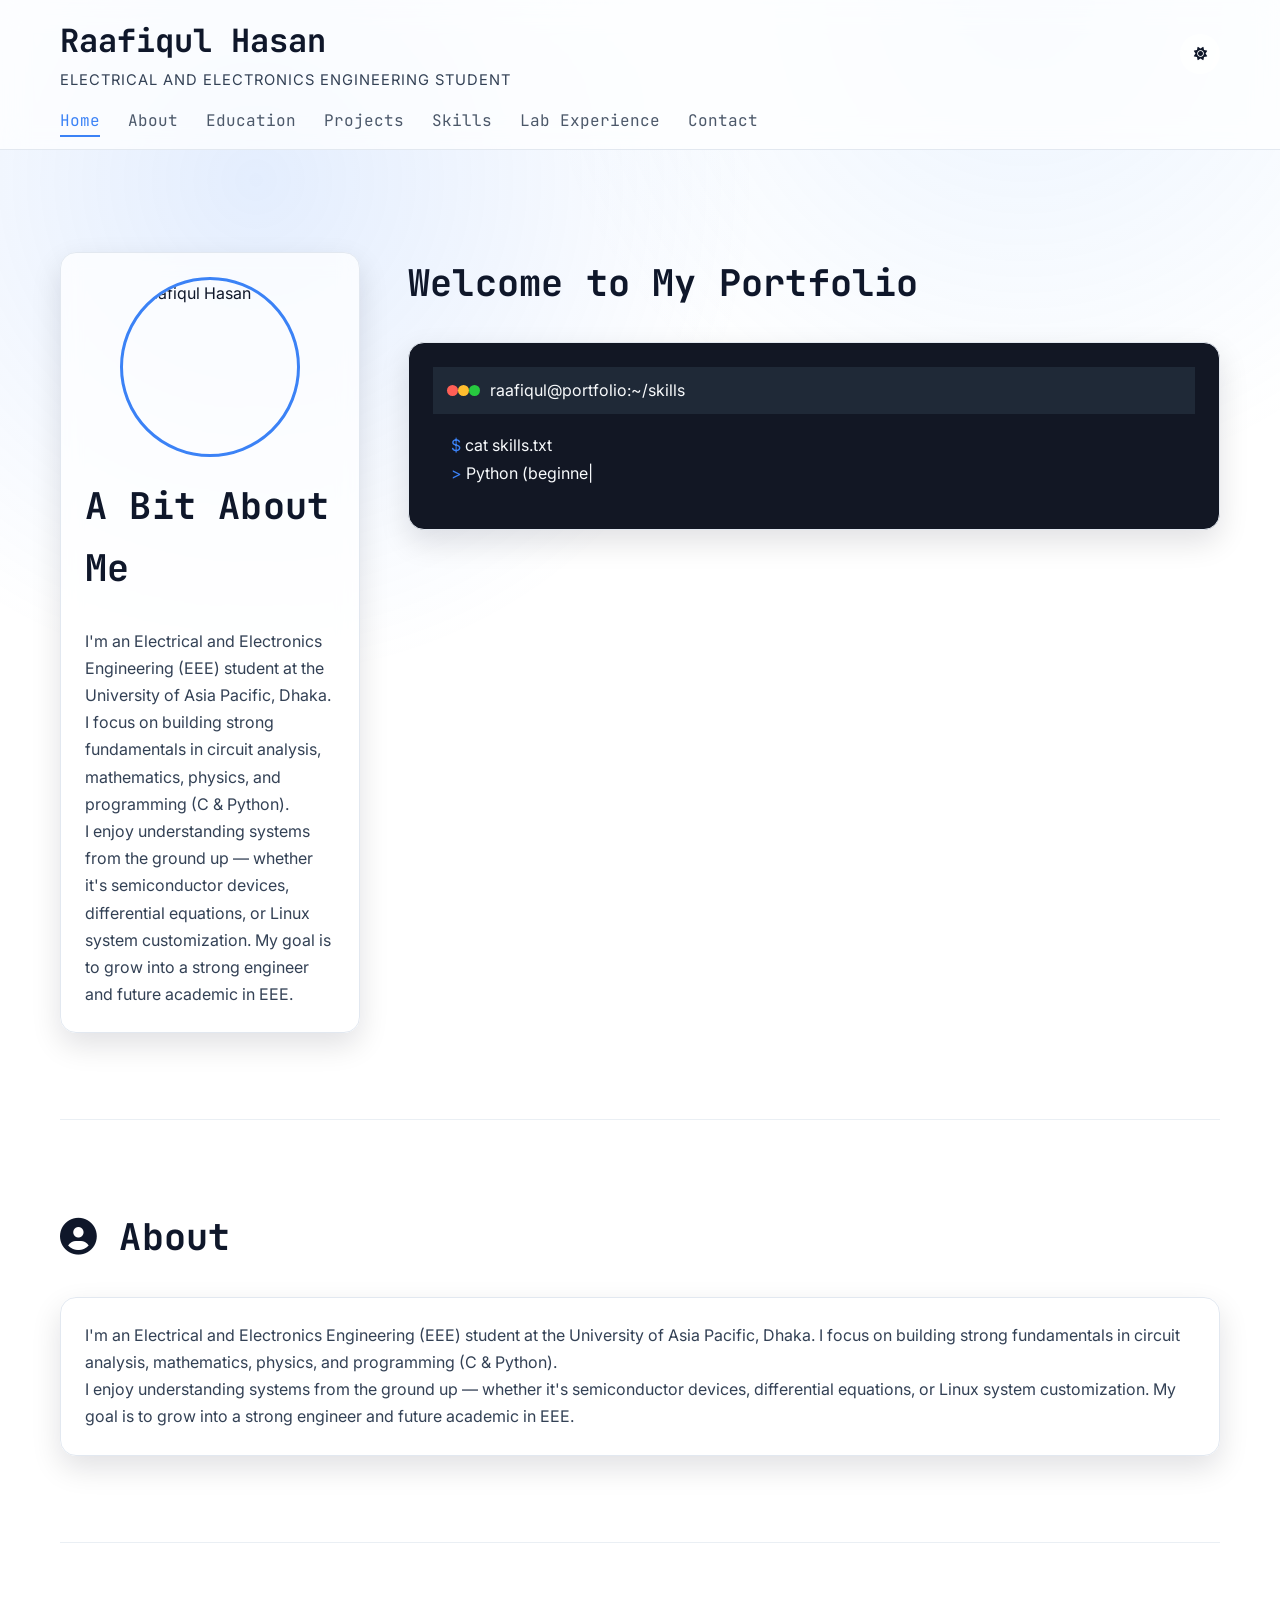
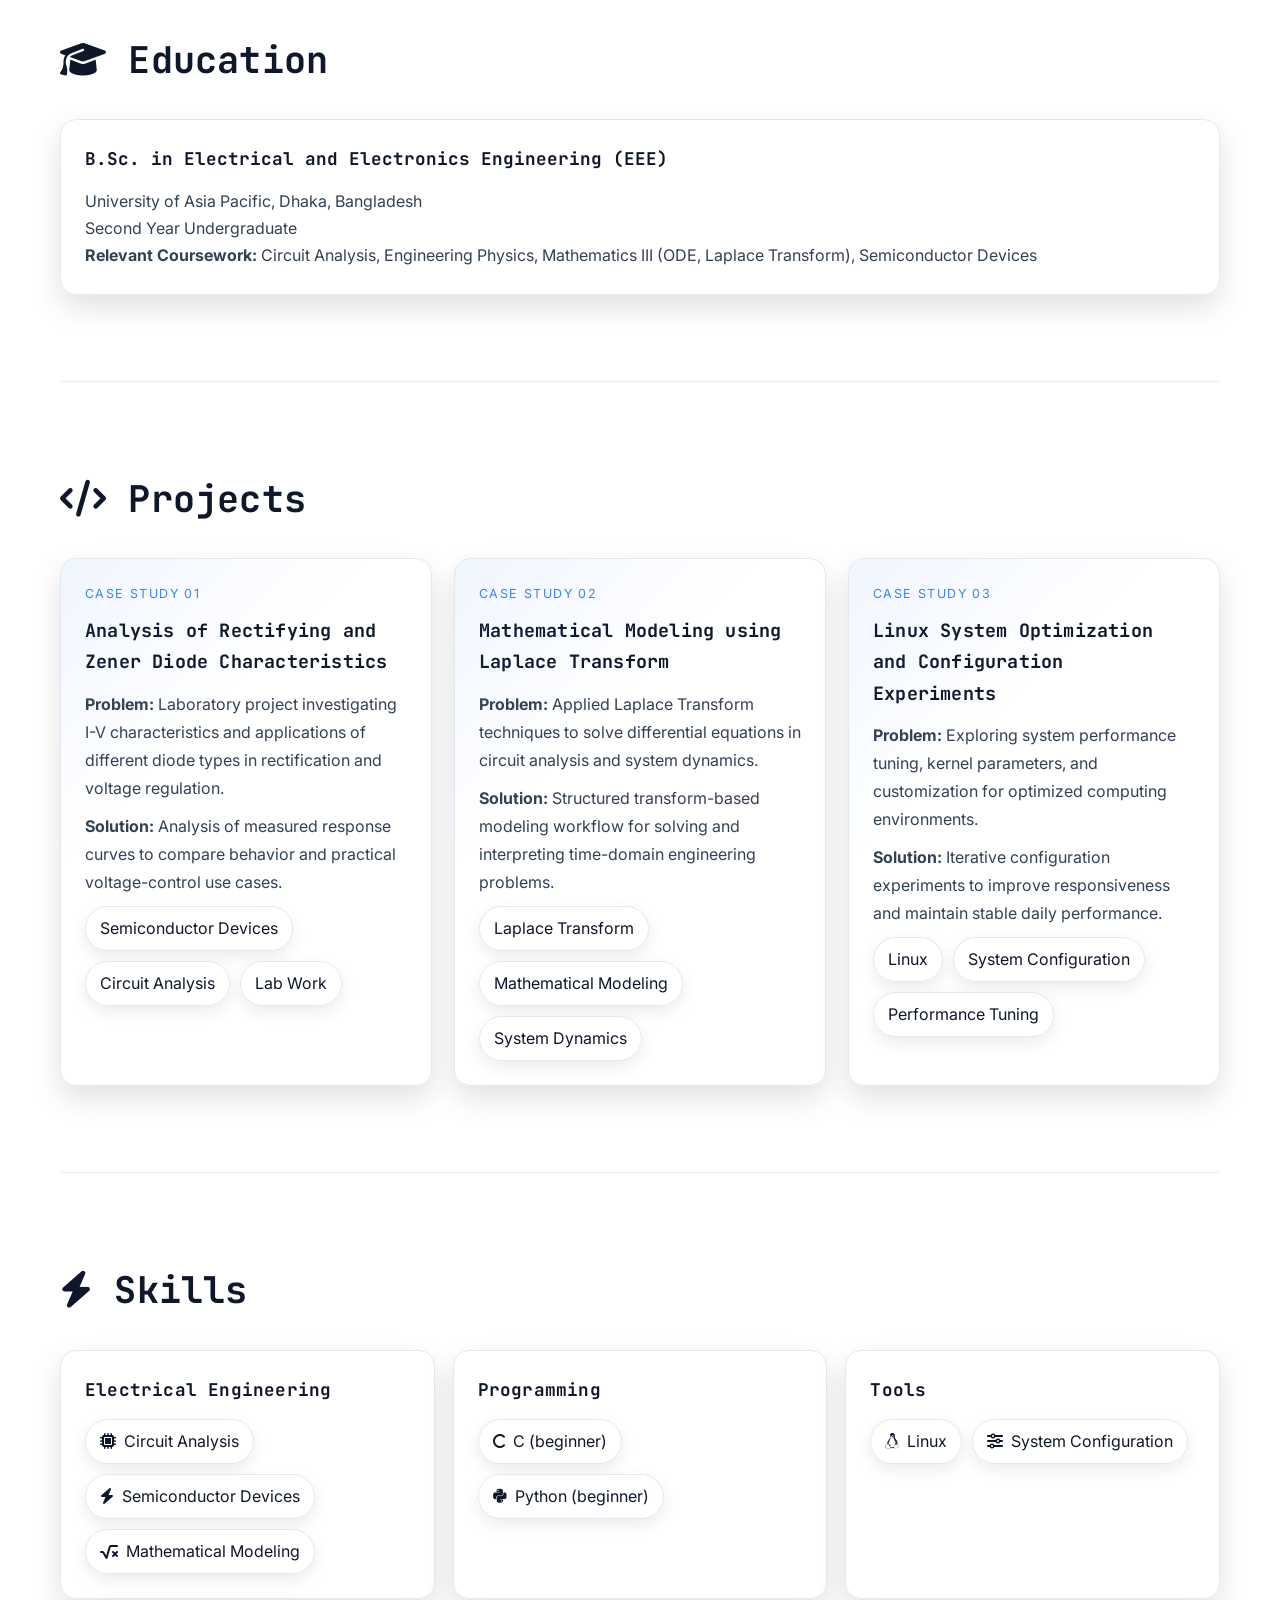
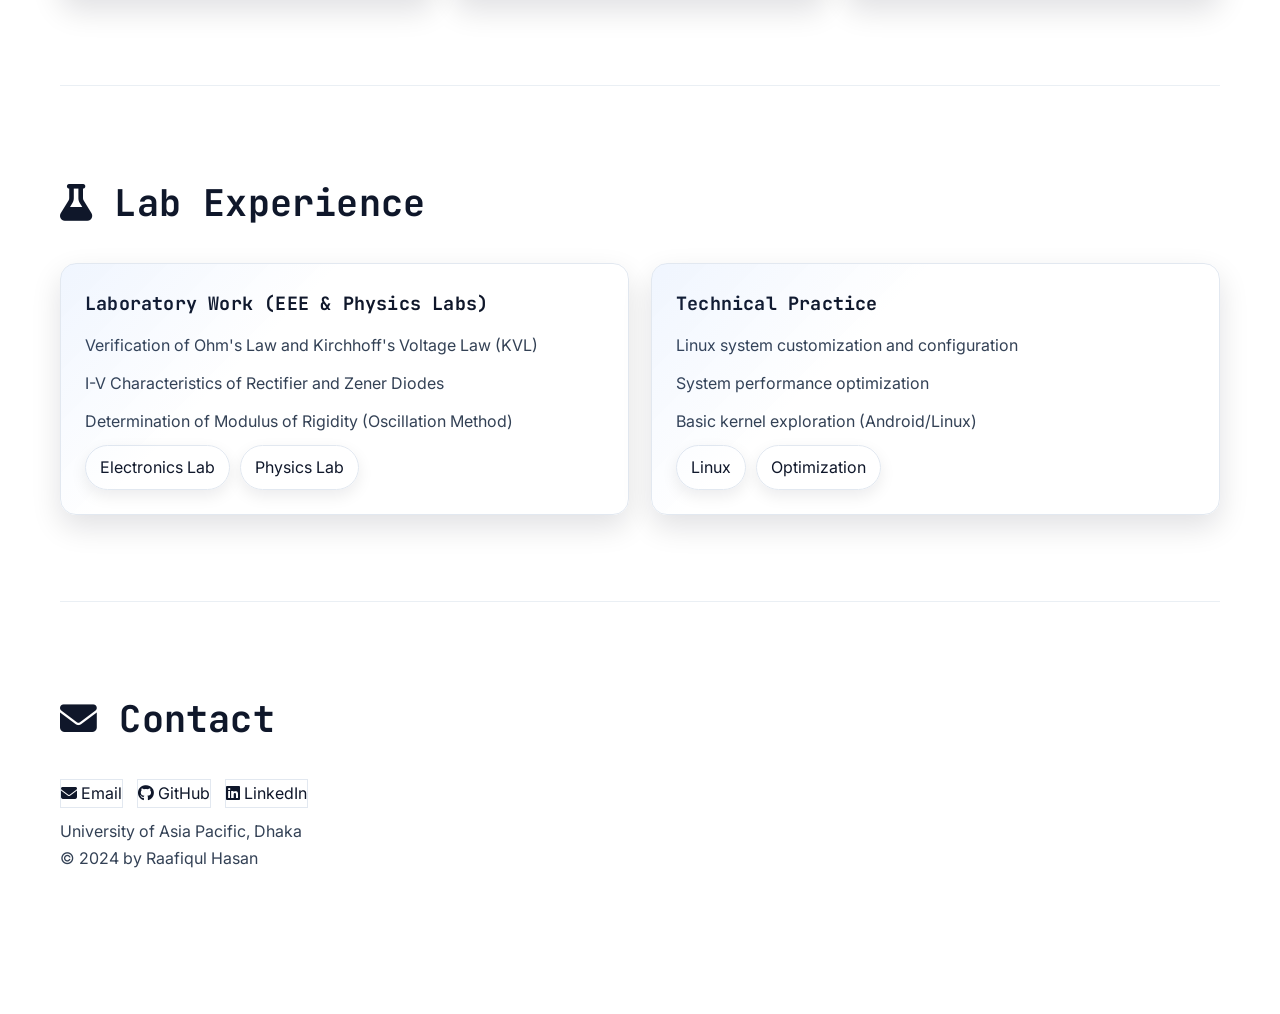
==== commit 3ec32dd6: "Refine one-page structure with education/lab sections and theme-consistent premium styling" ====
--- a/index.html
+++ b/index.html
@@ -11,8 +11,8 @@
     <script>tailwind.config={theme:{extend:{colors:{zinc:{950:"#09090b"}}}}}</script>
     <link rel="stylesheet" href="/css/style.css">
 </head>
-<body class="bg-zinc-950 text-zinc-100 antialiased">
-    <header class="site-header sticky top-0 w-full backdrop-blur-xl bg-zinc-900/60 border-b border-white/10" id="top">
+<body class="antialiased">
+    <header class="site-header sticky top-0 w-full backdrop-blur-xl border-b" id="top">
         <div class="header-inner max-w-6xl mx-auto px-6 py-4">
             <div class="logo-area">
                 <h1>Raafiqul Hasan</h1>
@@ -31,8 +31,10 @@
                 <ul>
                     <li><a href="#home" class="active">Home</a></li>
                     <li><a href="#about">About</a></li>
+                    <li><a href="#education">Education</a></li>
                     <li><a href="#projects">Projects</a></li>
                     <li><a href="#skills">Skills</a></li>
+                    <li><a href="#lab-experience">Lab Experience</a></li>
                     <li><a href="#contact">Contact</a></li>
                 </ul>
             </nav>
@@ -66,29 +68,40 @@
             <div class="glass-card"><p class="bio">I'm an Electrical and Electronics Engineering (EEE) student at the University of Asia Pacific, Dhaka. I focus on building strong fundamentals in circuit analysis, mathematics, physics, and programming (C & Python).</p><p class="bio">I enjoy understanding systems from the ground up — whether it's semiconductor devices, differential equations, or Linux system customization. My goal is to grow into a strong engineer and future academic in EEE.</p></div>
         </section>
 
+        
+        <section id="education" class="content-section reveal">
+            <h2><i class="fas fa-graduation-cap"></i> Education</h2>
+            <div class="glass-card">
+                <h3>B.Sc. in Electrical and Electronics Engineering (EEE)</h3>
+                <p>University of Asia Pacific, Dhaka, Bangladesh</p>
+                <p>Second Year Undergraduate</p>
+                <p><strong>Relevant Coursework:</strong> Circuit Analysis, Engineering Physics, Mathematics III (ODE, Laplace Transform), Semiconductor Devices</p>
+            </div>
+        </section>
+
         <section id="projects" class="content-section reveal">
             <h2><i class="fas fa-code"></i> Projects</h2>
             <div class="project-grid">
-                <article class="glass-card project-card reveal rounded-2xl border border-white/10 bg-zinc-900/60 shadow-lg shadow-black/20 transition-all duration-500 hover:-translate-y-2 hover:shadow-blue-500/20">
+                <article class="glass-card project-card reveal rounded-2xl border shadow-lg shadow-black/20 transition-all duration-500 hover:-translate-y-2 hover:shadow-blue-500/20">
                     <p class="project-kicker">Case Study 01</p>
                     <h3>Analysis of Rectifying and Zener Diode Characteristics</h3>
                     <p><strong>Problem:</strong> Laboratory project investigating I-V characteristics and applications of different diode types in rectification and voltage regulation.</p>
                     <p><strong>Solution:</strong> Analysis of measured response curves to compare behavior and practical voltage-control use cases.</p>
-                    <div class="badge-row"><span class="skill-tag inline-flex items-center rounded-full px-3 py-1 text-sm bg-zinc-800/80 border border-zinc-700">Semiconductor Devices</span><span class="skill-tag inline-flex items-center rounded-full px-3 py-1 text-sm bg-zinc-800/80 border border-zinc-700">Circuit Analysis</span><span class="skill-tag inline-flex items-center rounded-full px-3 py-1 text-sm bg-zinc-800/80 border border-zinc-700">Lab Work</span></div>
+                    <div class="badge-row"><span class="skill-tag inline-flex items-center rounded-full px-3 py-1 text-sm border">Semiconductor Devices</span><span class="skill-tag inline-flex items-center rounded-full px-3 py-1 text-sm border">Circuit Analysis</span><span class="skill-tag inline-flex items-center rounded-full px-3 py-1 text-sm border">Lab Work</span></div>
                 </article>
-                <article class="glass-card project-card reveal rounded-2xl border border-white/10 bg-zinc-900/60 shadow-lg shadow-black/20 transition-all duration-500 hover:-translate-y-2 hover:shadow-blue-500/20">
+                <article class="glass-card project-card reveal rounded-2xl border shadow-lg shadow-black/20 transition-all duration-500 hover:-translate-y-2 hover:shadow-blue-500/20">
                     <p class="project-kicker">Case Study 02</p>
                     <h3>Mathematical Modeling using Laplace Transform</h3>
                     <p><strong>Problem:</strong> Applied Laplace Transform techniques to solve differential equations in circuit analysis and system dynamics.</p>
                     <p><strong>Solution:</strong> Structured transform-based modeling workflow for solving and interpreting time-domain engineering problems.</p>
-                    <div class="badge-row"><span class="skill-tag inline-flex items-center rounded-full px-3 py-1 text-sm bg-zinc-800/80 border border-zinc-700">Laplace Transform</span><span class="skill-tag inline-flex items-center rounded-full px-3 py-1 text-sm bg-zinc-800/80 border border-zinc-700">Mathematical Modeling</span><span class="skill-tag inline-flex items-center rounded-full px-3 py-1 text-sm bg-zinc-800/80 border border-zinc-700">System Dynamics</span></div>
+                    <div class="badge-row"><span class="skill-tag inline-flex items-center rounded-full px-3 py-1 text-sm border">Laplace Transform</span><span class="skill-tag inline-flex items-center rounded-full px-3 py-1 text-sm border">Mathematical Modeling</span><span class="skill-tag inline-flex items-center rounded-full px-3 py-1 text-sm border">System Dynamics</span></div>
                 </article>
-                <article class="glass-card project-card reveal rounded-2xl border border-white/10 bg-zinc-900/60 shadow-lg shadow-black/20 transition-all duration-500 hover:-translate-y-2 hover:shadow-blue-500/20">
+                <article class="glass-card project-card reveal rounded-2xl border shadow-lg shadow-black/20 transition-all duration-500 hover:-translate-y-2 hover:shadow-blue-500/20">
                     <p class="project-kicker">Case Study 03</p>
                     <h3>Linux System Optimization and Configuration Experiments</h3>
                     <p><strong>Problem:</strong> Exploring system performance tuning, kernel parameters, and customization for optimized computing environments.</p>
                     <p><strong>Solution:</strong> Iterative configuration experiments to improve responsiveness and maintain stable daily performance.</p>
-                    <div class="badge-row"><span class="skill-tag inline-flex items-center rounded-full px-3 py-1 text-sm bg-zinc-800/80 border border-zinc-700">Linux</span><span class="skill-tag inline-flex items-center rounded-full px-3 py-1 text-sm bg-zinc-800/80 border border-zinc-700">System Configuration</span><span class="skill-tag inline-flex items-center rounded-full px-3 py-1 text-sm bg-zinc-800/80 border border-zinc-700">Performance Tuning</span></div>
+                    <div class="badge-row"><span class="skill-tag inline-flex items-center rounded-full px-3 py-1 text-sm border">Linux</span><span class="skill-tag inline-flex items-center rounded-full px-3 py-1 text-sm border">System Configuration</span><span class="skill-tag inline-flex items-center rounded-full px-3 py-1 text-sm border">Performance Tuning</span></div>
                 </article>
             </div>
         </section>
@@ -96,27 +109,48 @@
         <section id="skills" class="content-section reveal">
             <h2><i class="fas fa-bolt"></i> Skills</h2>
             <div class="skills-groups">
-                <article class="glass-card skill-group reveal rounded-2xl border border-white/10 bg-zinc-900/50">
+                <article class="glass-card skill-group reveal rounded-2xl border">
                     <h3>Electrical Engineering</h3>
                     <div class="badge-row">
-                        <span class="skill-tag inline-flex items-center rounded-full px-3 py-1 text-sm bg-zinc-800/80 border border-zinc-700"><i class="fas fa-microchip"></i> Circuit Analysis</span>
-                        <span class="skill-tag inline-flex items-center rounded-full px-3 py-1 text-sm bg-zinc-800/80 border border-zinc-700"><i class="fas fa-bolt"></i> Semiconductor Devices</span>
-                        <span class="skill-tag inline-flex items-center rounded-full px-3 py-1 text-sm bg-zinc-800/80 border border-zinc-700"><i class="fas fa-square-root-alt"></i> Mathematical Modeling</span>
+                        <span class="skill-tag inline-flex items-center rounded-full px-3 py-1 text-sm border"><i class="fas fa-microchip"></i> Circuit Analysis</span>
+                        <span class="skill-tag inline-flex items-center rounded-full px-3 py-1 text-sm border"><i class="fas fa-bolt"></i> Semiconductor Devices</span>
+                        <span class="skill-tag inline-flex items-center rounded-full px-3 py-1 text-sm border"><i class="fas fa-square-root-alt"></i> Mathematical Modeling</span>
                     </div>
                 </article>
-                <article class="glass-card skill-group reveal rounded-2xl border border-white/10 bg-zinc-900/50">
+                <article class="glass-card skill-group reveal rounded-2xl border">
                     <h3>Programming</h3>
                     <div class="badge-row">
-                        <span class="skill-tag inline-flex items-center rounded-full px-3 py-1 text-sm bg-zinc-800/80 border border-zinc-700"><i class="fab fa-c"></i> C (beginner)</span>
-                        <span class="skill-tag inline-flex items-center rounded-full px-3 py-1 text-sm bg-zinc-800/80 border border-zinc-700"><i class="fab fa-python"></i> Python (beginner)</span>
+                        <span class="skill-tag inline-flex items-center rounded-full px-3 py-1 text-sm border"><i class="fab fa-c"></i> C (beginner)</span>
+                        <span class="skill-tag inline-flex items-center rounded-full px-3 py-1 text-sm border"><i class="fab fa-python"></i> Python (beginner)</span>
                     </div>
                 </article>
-                <article class="glass-card skill-group reveal rounded-2xl border border-white/10 bg-zinc-900/50">
+                <article class="glass-card skill-group reveal rounded-2xl border">
                     <h3>Tools</h3>
                     <div class="badge-row">
-                        <span class="skill-tag inline-flex items-center rounded-full px-3 py-1 text-sm bg-zinc-800/80 border border-zinc-700"><i class="fab fa-linux"></i> Linux</span>
-                        <span class="skill-tag inline-flex items-center rounded-full px-3 py-1 text-sm bg-zinc-800/80 border border-zinc-700"><i class="fas fa-sliders-h"></i> System Configuration</span>
+                        <span class="skill-tag inline-flex items-center rounded-full px-3 py-1 text-sm border"><i class="fab fa-linux"></i> Linux</span>
+                        <span class="skill-tag inline-flex items-center rounded-full px-3 py-1 text-sm border"><i class="fas fa-sliders-h"></i> System Configuration</span>
                     </div>
+                </article>
+            </div>
+        </section>
+
+        
+        <section id="lab-experience" class="content-section reveal">
+            <h2><i class="fas fa-flask"></i> Lab Experience</h2>
+            <div class="project-grid">
+                <article class="glass-card project-card reveal">
+                    <h3>Laboratory Work (EEE & Physics Labs)</h3>
+                    <p>Verification of Ohm's Law and Kirchhoff's Voltage Law (KVL)</p>
+                    <p>I-V Characteristics of Rectifier and Zener Diodes</p>
+                    <p>Determination of Modulus of Rigidity (Oscillation Method)</p>
+                    <div class="badge-row"><span class="skill-tag">Electronics Lab</span><span class="skill-tag">Physics Lab</span></div>
+                </article>
+                <article class="glass-card project-card reveal">
+                    <h3>Technical Practice</h3>
+                    <p>Linux system customization and configuration</p>
+                    <p>System performance optimization</p>
+                    <p>Basic kernel exploration (Android/Linux)</p>
+                    <div class="badge-row"><span class="skill-tag">Linux</span><span class="skill-tag">Optimization</span></div>
                 </article>
             </div>
         </section>
@@ -125,9 +159,9 @@
             <h2><i class="fas fa-envelope"></i> Contact</h2>
             <footer>
                 <div class="contact-links">
-                    <a href="mailto:raafiqulhasan756@gmail.com" class="contact-link inline-flex items-center gap-2 rounded-xl px-4 py-2 bg-zinc-800/70 hover:bg-zinc-700/80 transition-all duration-300"><i class="fas fa-envelope"></i> Email</a>
-                    <a href="https://github.com/StarX-404" target="_blank" rel="noopener noreferrer" class="contact-link inline-flex items-center gap-2 rounded-xl px-4 py-2 bg-zinc-800/70 hover:bg-zinc-700/80 transition-all duration-300"><i class="fab fa-github"></i> GitHub</a>
-                    <a href="https://www.linkedin.com/in/raafiqul-hasan" target="_blank" rel="noopener noreferrer" class="contact-link inline-flex items-center gap-2 rounded-xl px-4 py-2 bg-zinc-800/70 hover:bg-zinc-700/80 transition-all duration-300"><i class="fab fa-linkedin"></i> LinkedIn</a>
+                    <a href="mailto:raafiqulhasan756@gmail.com" class="contact-link inline-flex items-center gap-2 rounded-xl px-4 py-2 transition-all duration-300"><i class="fas fa-envelope"></i> Email</a>
+                    <a href="https://github.com/StarX-404" target="_blank" rel="noopener noreferrer" class="contact-link inline-flex items-center gap-2 rounded-xl px-4 py-2 transition-all duration-300"><i class="fab fa-github"></i> GitHub</a>
+                    <a href="https://www.linkedin.com/in/raafiqul-hasan" target="_blank" rel="noopener noreferrer" class="contact-link inline-flex items-center gap-2 rounded-xl px-4 py-2 transition-all duration-300"><i class="fab fa-linkedin"></i> LinkedIn</a>
                 </div>
                 <p>University of Asia Pacific, Dhaka</p>
                 <p class="copyright">© 2024 by Raafiqul Hasan</p>
--- a/css/style.css
+++ b/css/style.css
@@ -110,3 +110,20 @@
 @media (max-width:768px){
   .content-section { padding: 68px 0; }
 }
+
+/* Academic structure + premium theme consistency */
+body.light-mode, html[data-theme="light"] body { background:#ffffff; color:#0f172a; }
+body.dark-mode, html[data-theme="dark"] body { background:#0f0f10; color:#e5e7eb; }
+.site-header { background: color-mix(in srgb, var(--bg-secondary) 72%, transparent); border-bottom:1px solid var(--border); }
+.section-divider { border-top: 1px solid var(--border); margin-top: 24px; }
+.content-section + .content-section { border-top: 1px solid color-mix(in srgb, var(--border) 70%, transparent); }
+
+.project-card p { line-height: 1.75; }
+.skill-group h3, .project-card h3 { letter-spacing:.2px; }
+
+#main-nav a { transition: color .3s ease, opacity .3s ease; }
+#main-nav a:not(.active) { opacity:.88; }
+#main-nav a.active { opacity:1; }
+
+.contact-link { border:1px solid var(--border); background:var(--card-bg); }
+.contact-link:hover { transform: translateY(-2px); }
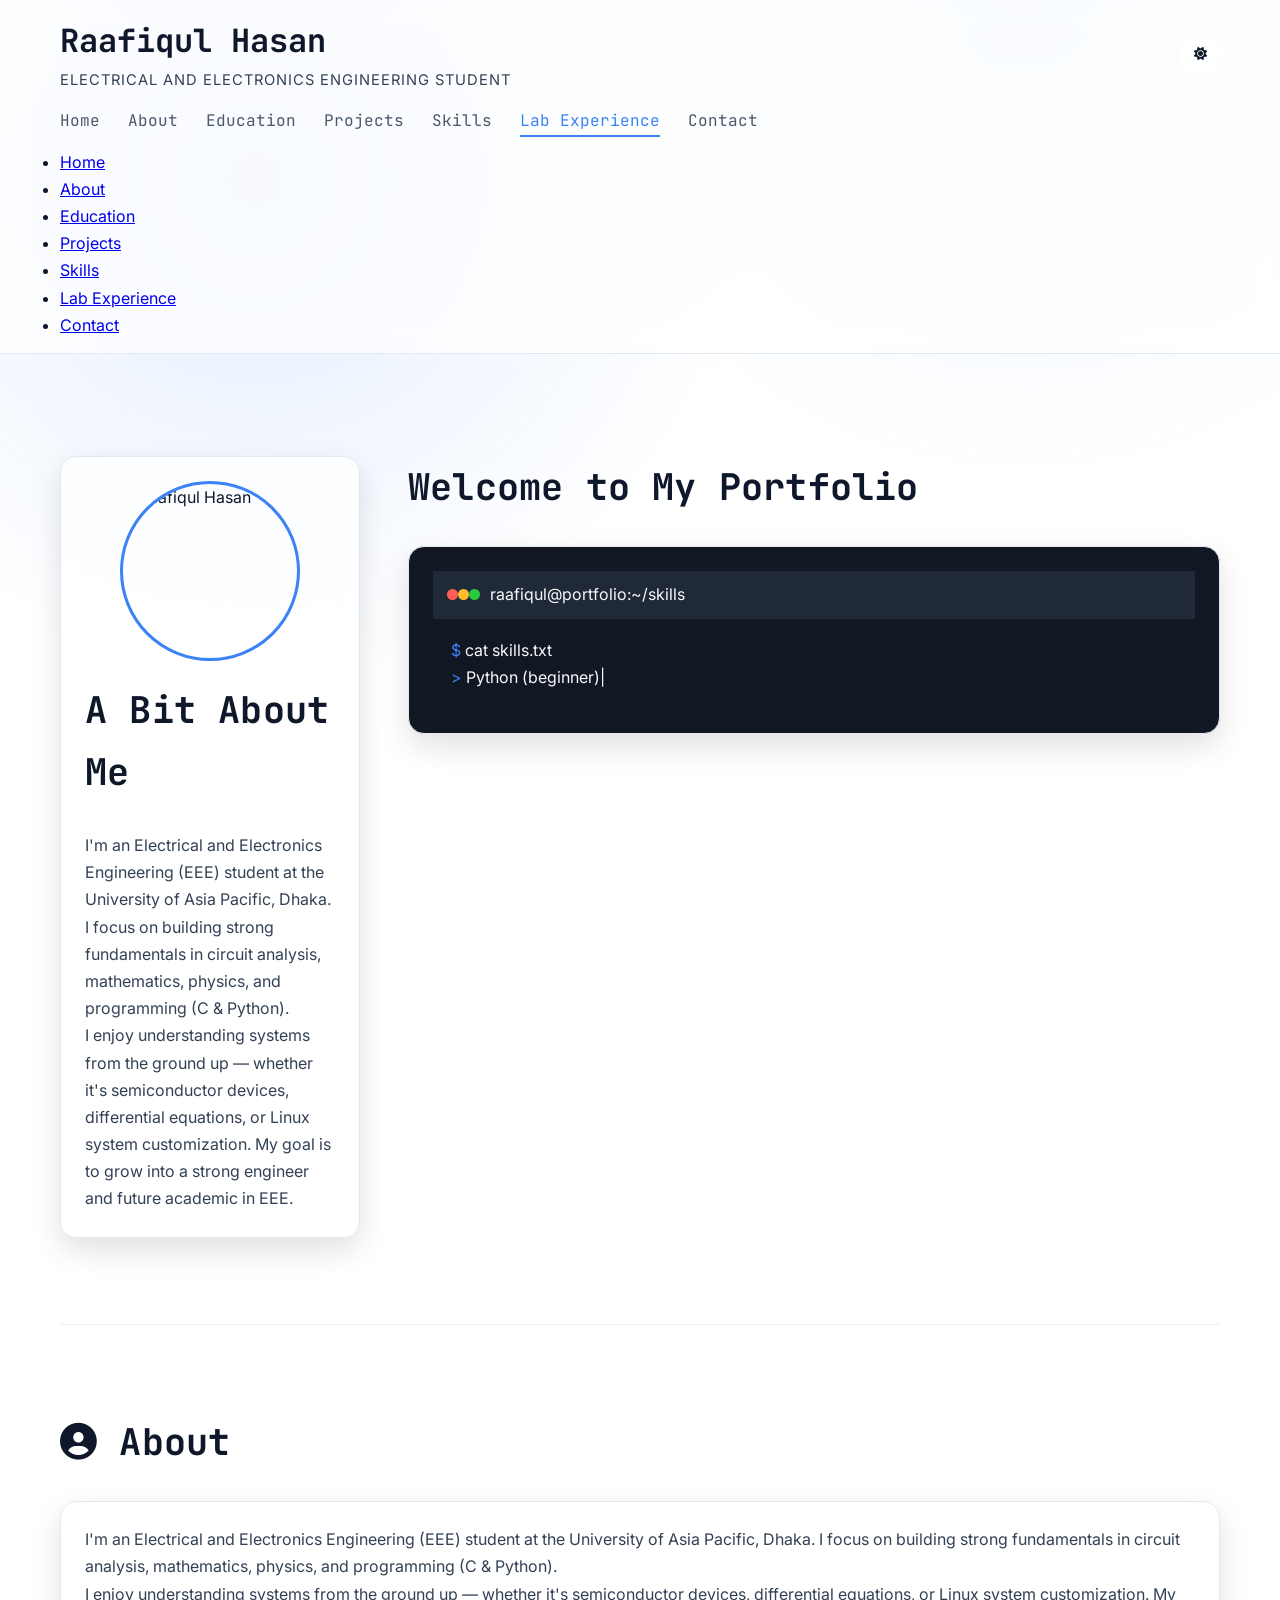
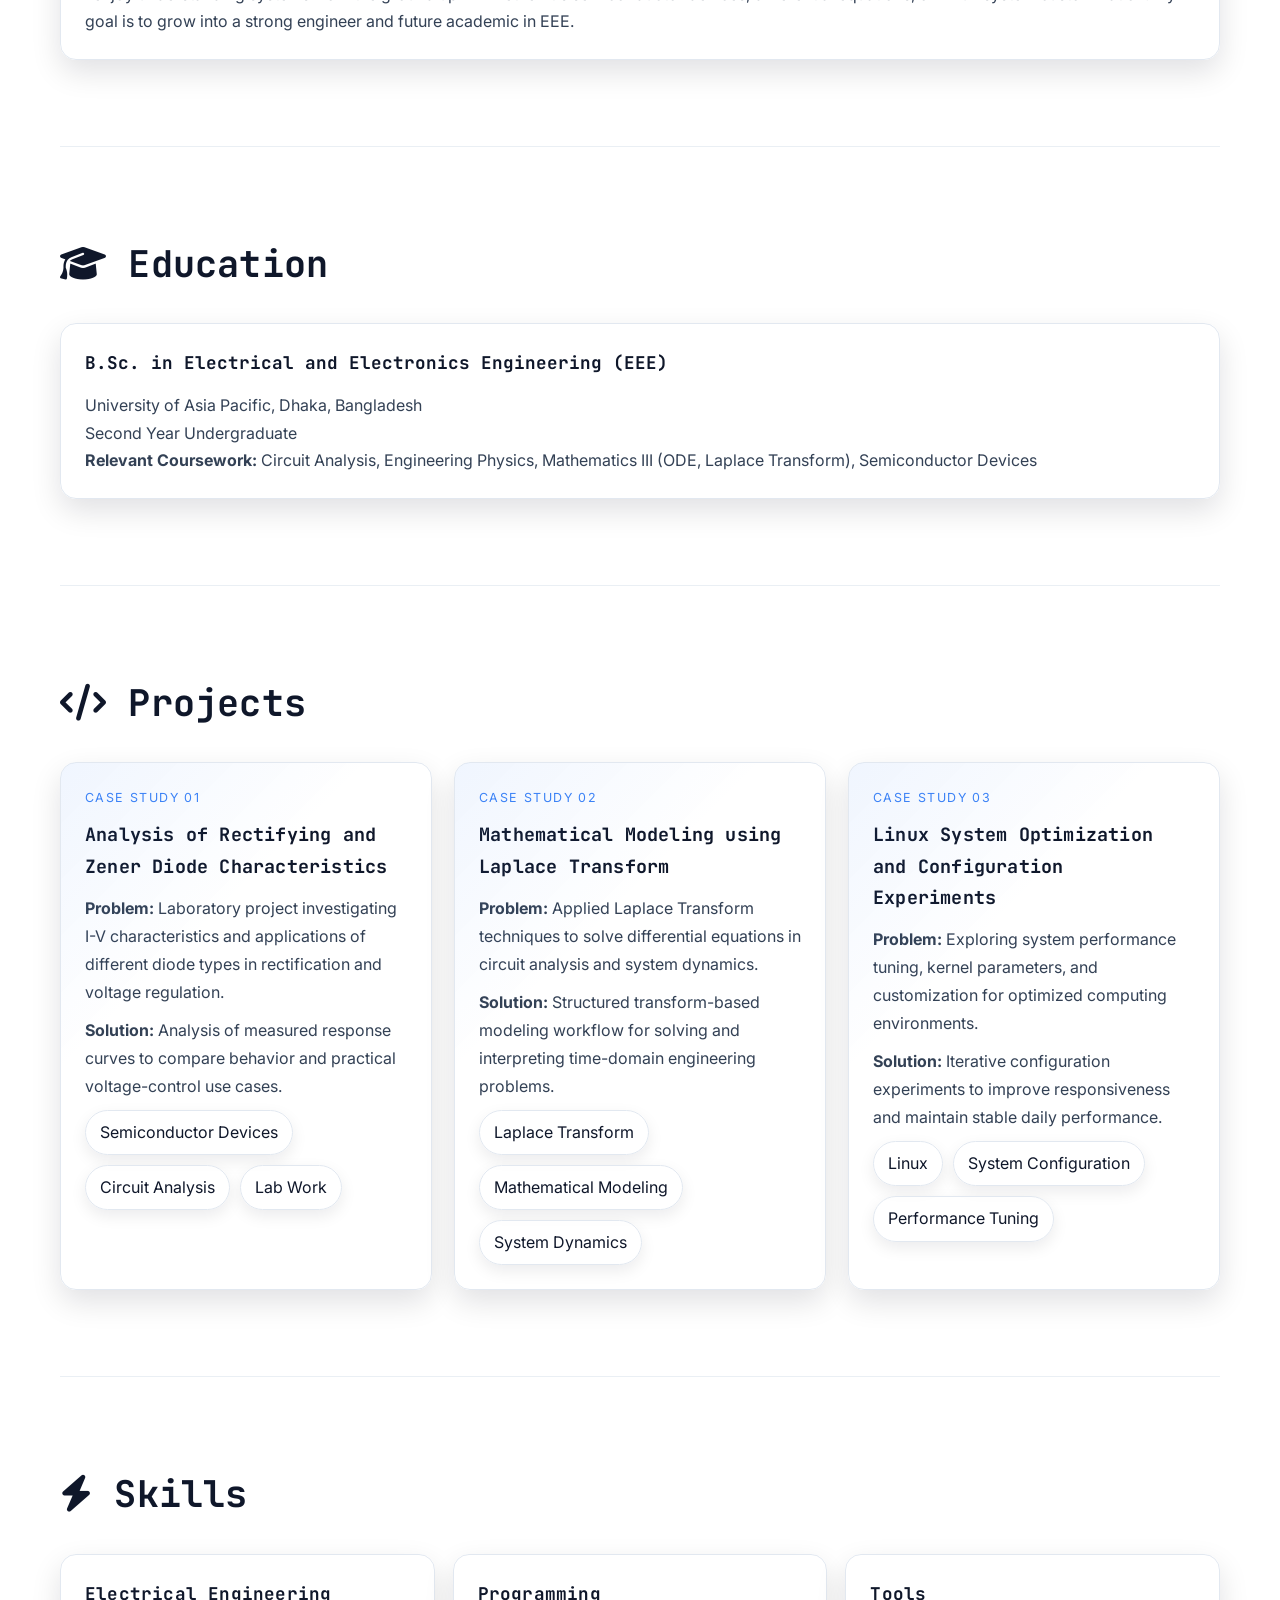
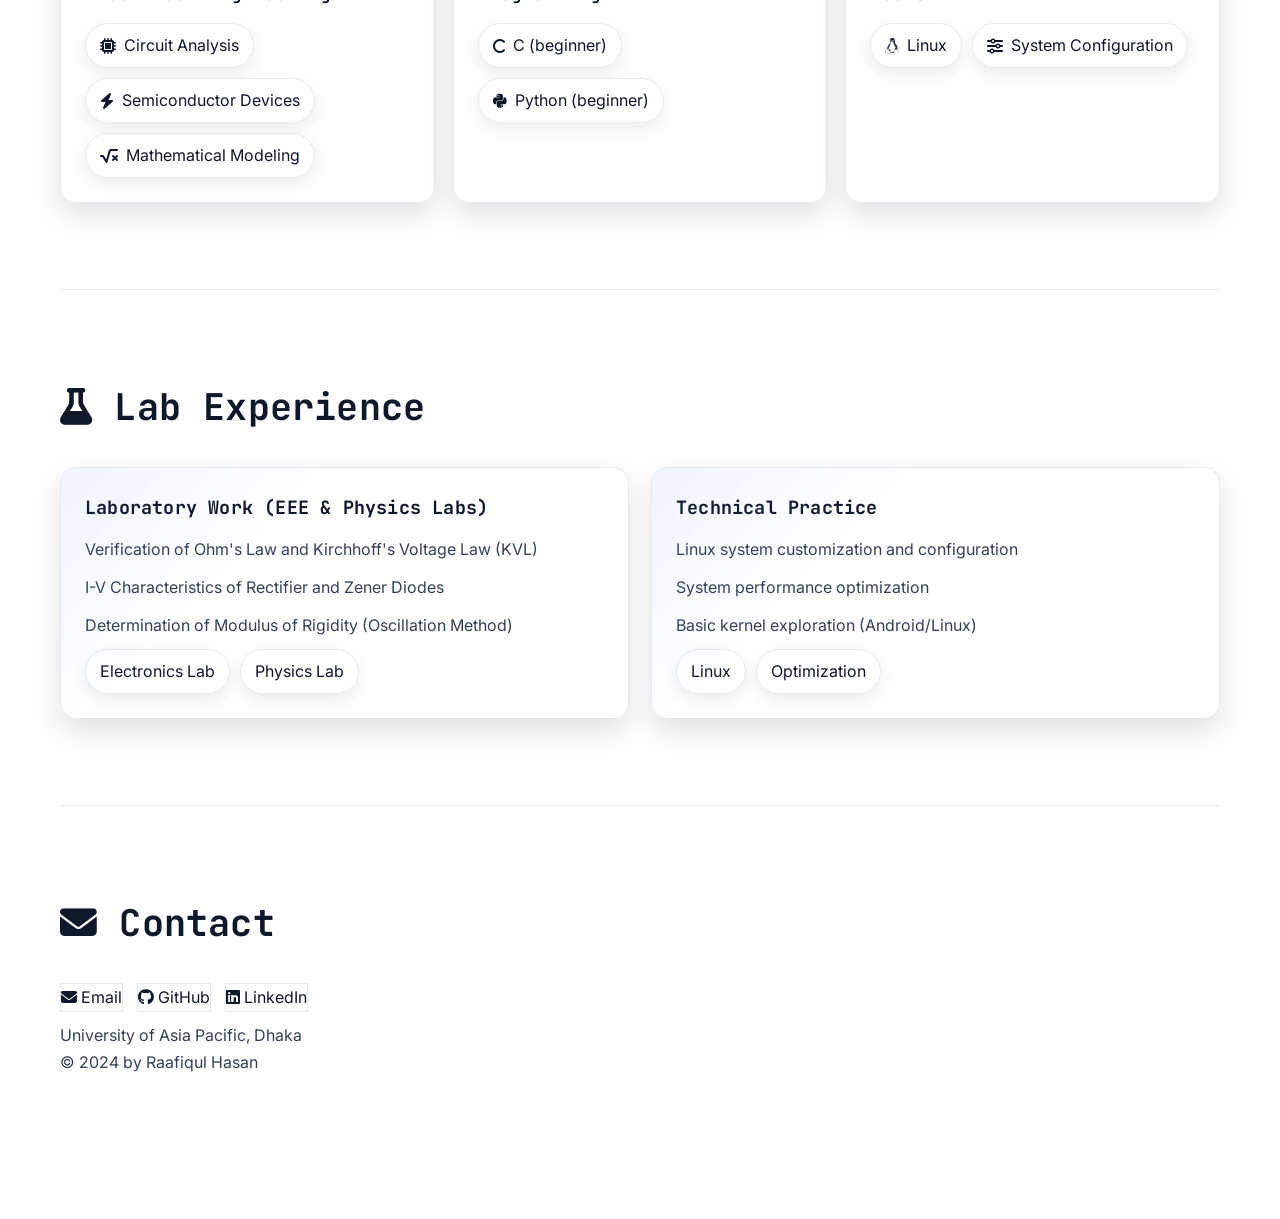
==== commit ab5db3ca: "Fix responsive navbar overlap: separate desktop/mobile nav visibility" ====
--- a/index.html
+++ b/index.html
@@ -13,7 +13,7 @@
 </head>
 <body class="antialiased">
     <header class="site-header sticky top-0 w-full backdrop-blur-xl border-b" id="top">
-        <div class="header-inner max-w-6xl mx-auto px-6 py-4">
+        <div class="header-inner relative max-w-6xl mx-auto px-6 py-4">
             <div class="logo-area">
                 <h1>Raafiqul Hasan</h1>
                 <p class="subtitle">Electrical and Electronics Engineering Student</p>
@@ -23,12 +23,12 @@
                     <i class="fas fa-sun sun-icon"></i>
                     <i class="fas fa-moon moon-icon" style="display: none;"></i>
                 </button>
-                <button id="menu-toggle" class="menu-toggle" aria-label="Toggle menu">
+                <button id="menu-toggle" class="menu-toggle md:hidden" aria-label="Toggle menu">
                     <span></span><span></span><span></span>
                 </button>
             </div>
-            <nav id="main-nav" class="transition-all duration-300">
-                <ul>
+            <nav id="main-nav" class="hidden md:block transition-all duration-300">
+                <ul class="hidden md:flex">
                     <li><a href="#home" class="active">Home</a></li>
                     <li><a href="#about">About</a></li>
                     <li><a href="#education">Education</a></li>
@@ -38,6 +38,17 @@
                     <li><a href="#contact">Contact</a></li>
                 </ul>
             </nav>
+            <div id="mobile-nav" class="hidden md:hidden absolute right-4 top-full mt-2 w-[min(88vw,340px)] rounded-2xl border border-white/10 bg-zinc-900/95 backdrop-blur-xl shadow-2xl p-5">
+                <ul class="flex flex-col gap-4">
+                    <li><a href="#home" class="active">Home</a></li>
+                    <li><a href="#about">About</a></li>
+                    <li><a href="#education">Education</a></li>
+                    <li><a href="#projects">Projects</a></li>
+                    <li><a href="#skills">Skills</a></li>
+                    <li><a href="#lab-experience">Lab Experience</a></li>
+                    <li><a href="#contact">Contact</a></li>
+                </ul>
+            </div>
         </div>
     </header>
 
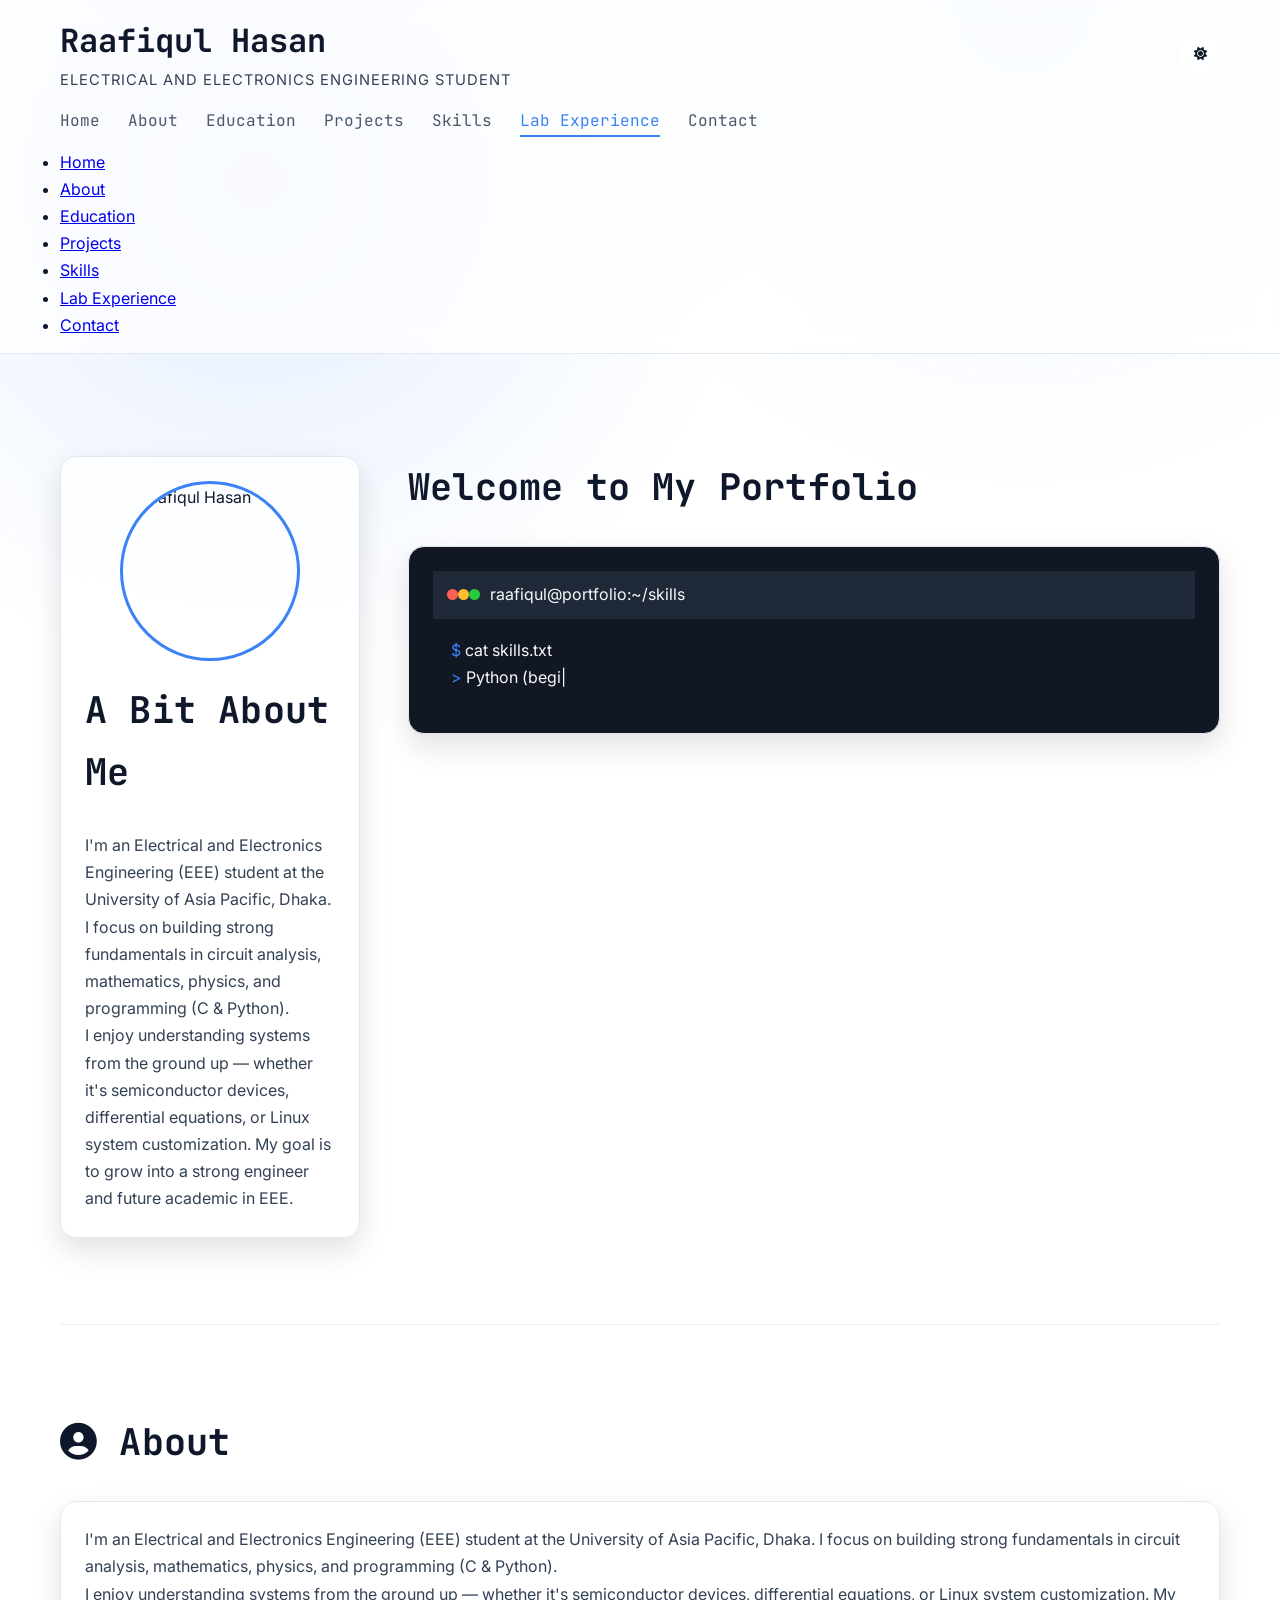
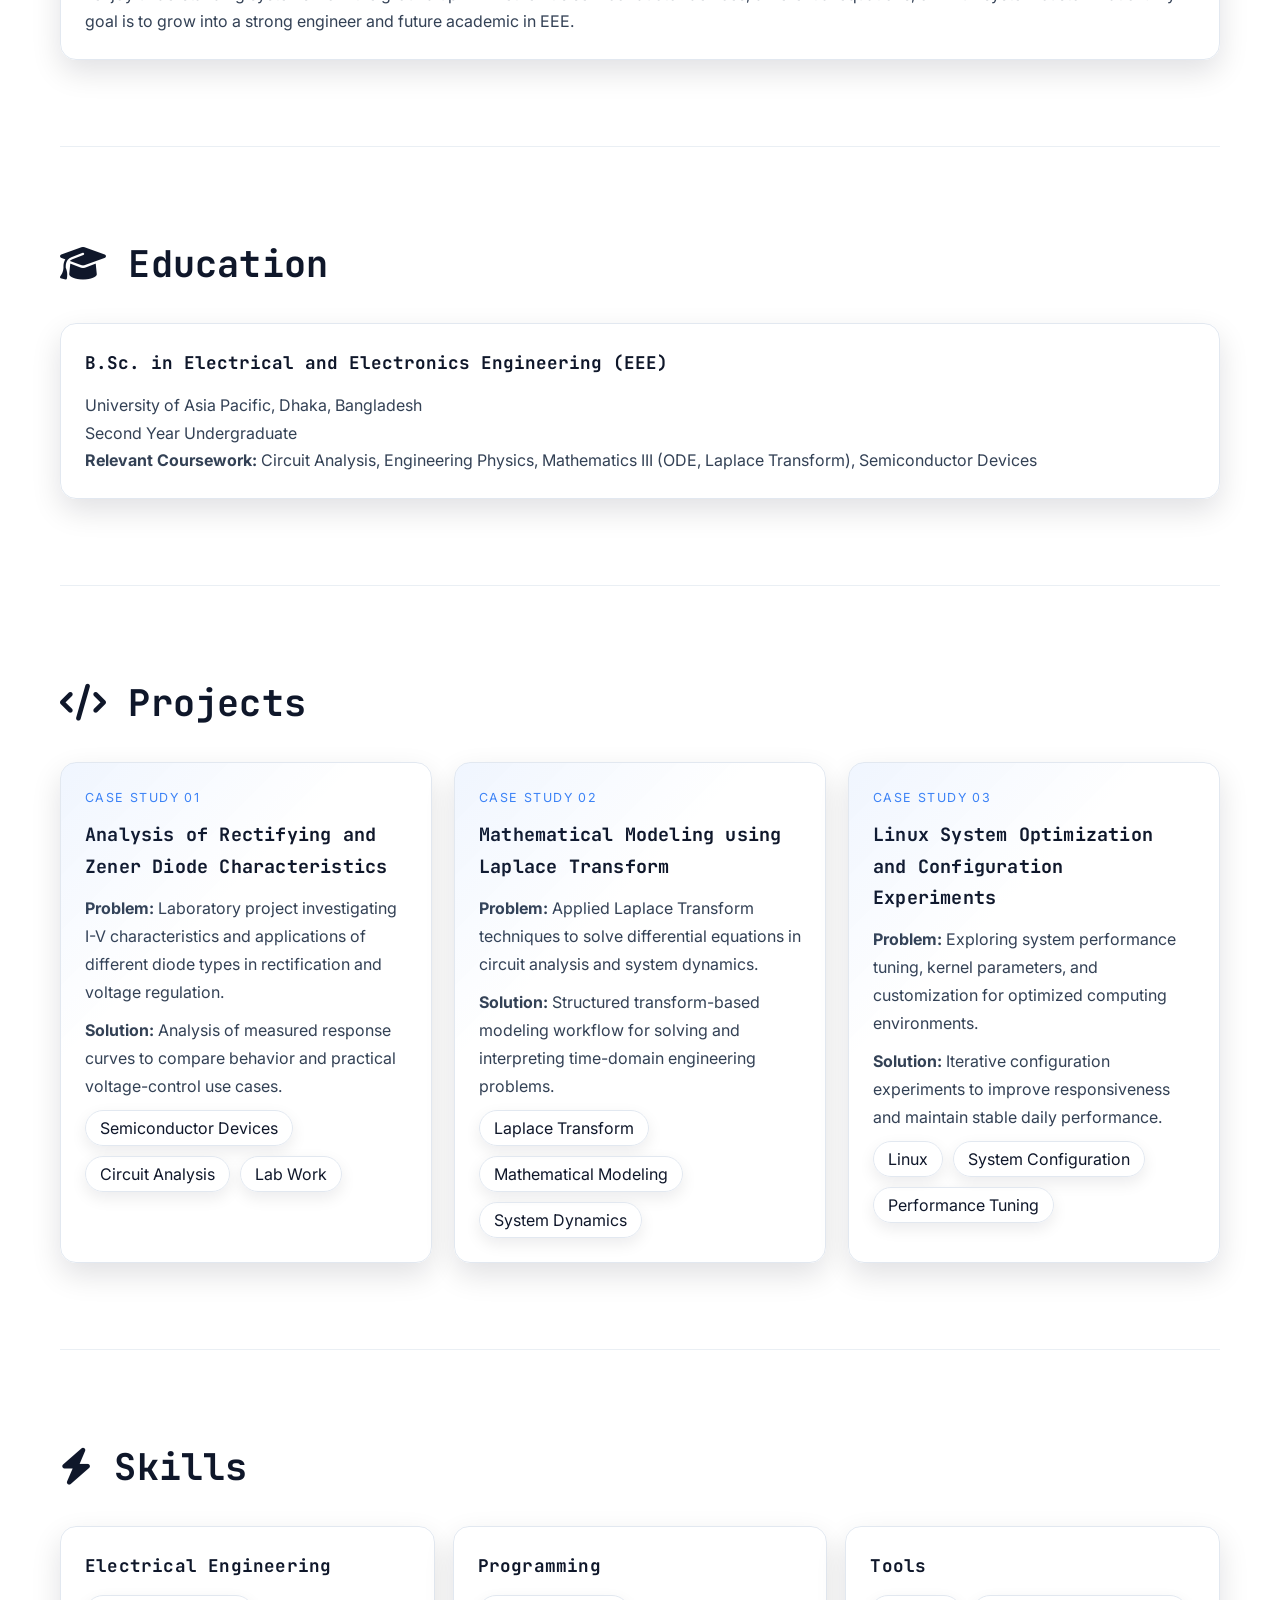
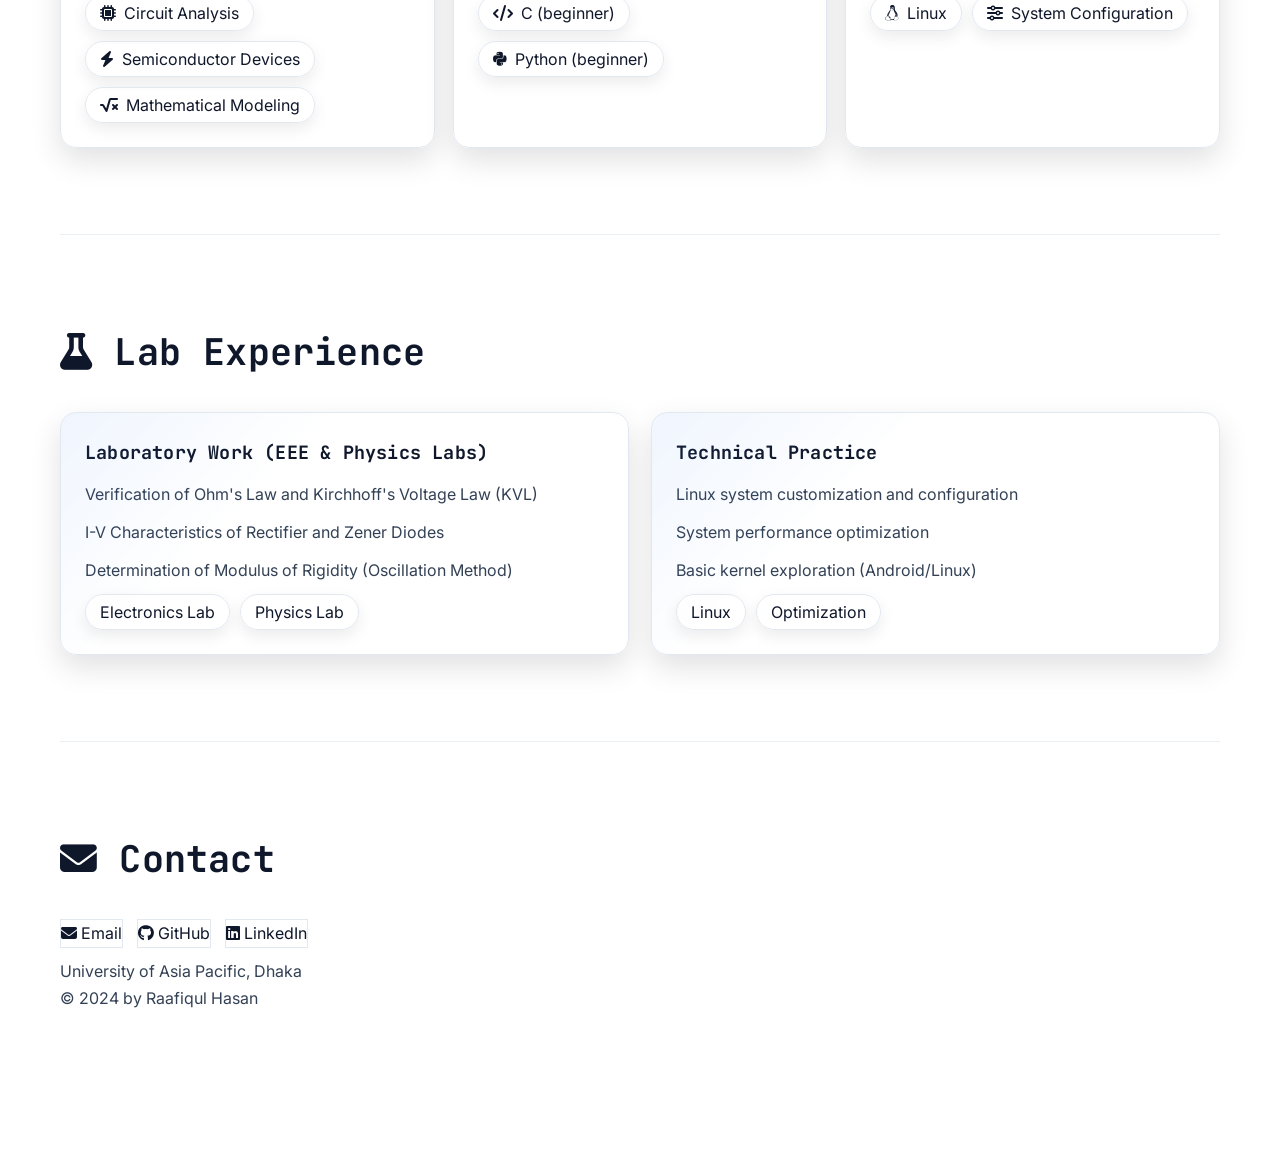
==== commit 2d2770ec: "Fix navigation and layout inconsistencies across portfolio pages" ====
--- a/index.html
+++ b/index.html
@@ -131,7 +131,7 @@
                 <article class="glass-card skill-group reveal rounded-2xl border">
                     <h3>Programming</h3>
                     <div class="badge-row">
-                        <span class="skill-tag inline-flex items-center rounded-full px-3 py-1 text-sm border"><i class="fab fa-c"></i> C (beginner)</span>
+                        <span class="skill-tag inline-flex items-center rounded-full px-3 py-1 text-sm border"><i class="fas fa-code"></i> C (beginner)</span>
                         <span class="skill-tag inline-flex items-center rounded-full px-3 py-1 text-sm border"><i class="fab fa-python"></i> Python (beginner)</span>
                     </div>
                 </article>
--- a/css/style.css
+++ b/css/style.css
@@ -116,7 +116,10 @@
 body.dark-mode, html[data-theme="dark"] body { background:#0f0f10; color:#e5e7eb; }
 .site-header { background: color-mix(in srgb, var(--bg-secondary) 72%, transparent); border-bottom:1px solid var(--border); }
 .section-divider { border-top: 1px solid var(--border); margin-top: 24px; }
-.content-section + .content-section { border-top: 1px solid color-mix(in srgb, var(--border) 70%, transparent); }
+.content-section + .content-section { border-top: 1px solid var(--border); }
+@supports (color: color-mix(in srgb, black 50%, white)) {
+  .content-section + .content-section { border-top: 1px solid color-mix(in srgb, var(--border) 70%, transparent); }
+}
 
 .project-card p { line-height: 1.75; }
 .skill-group h3, .project-card h3 { letter-spacing:.2px; }
@@ -127,3 +130,21 @@
 
 .contact-link { border:1px solid var(--border); background:var(--card-bg); }
 .contact-link:hover { transform: translateY(-2px); }
+
+/* Skills hover stability fix */
+.skills-groups { align-items: stretch; }
+.skill-group { min-height: 170px; display: flex; flex-direction: column; justify-content: flex-start; }
+.badge-row { align-items: center; align-content: flex-start; }
+.skill-tag {
+  min-height: 36px;
+  line-height: 1;
+  box-sizing: border-box;
+  transition: transform .38s ease, box-shadow .38s ease, opacity .38s ease;
+  transform: translateY(0) scale(1);
+  will-change: transform;
+}
+.skill-tag:hover {
+  transform: translateY(-2px) scale(1.03);
+  opacity: .98;
+  box-shadow: 0 10px 20px rgba(2,6,23,.16);
+}
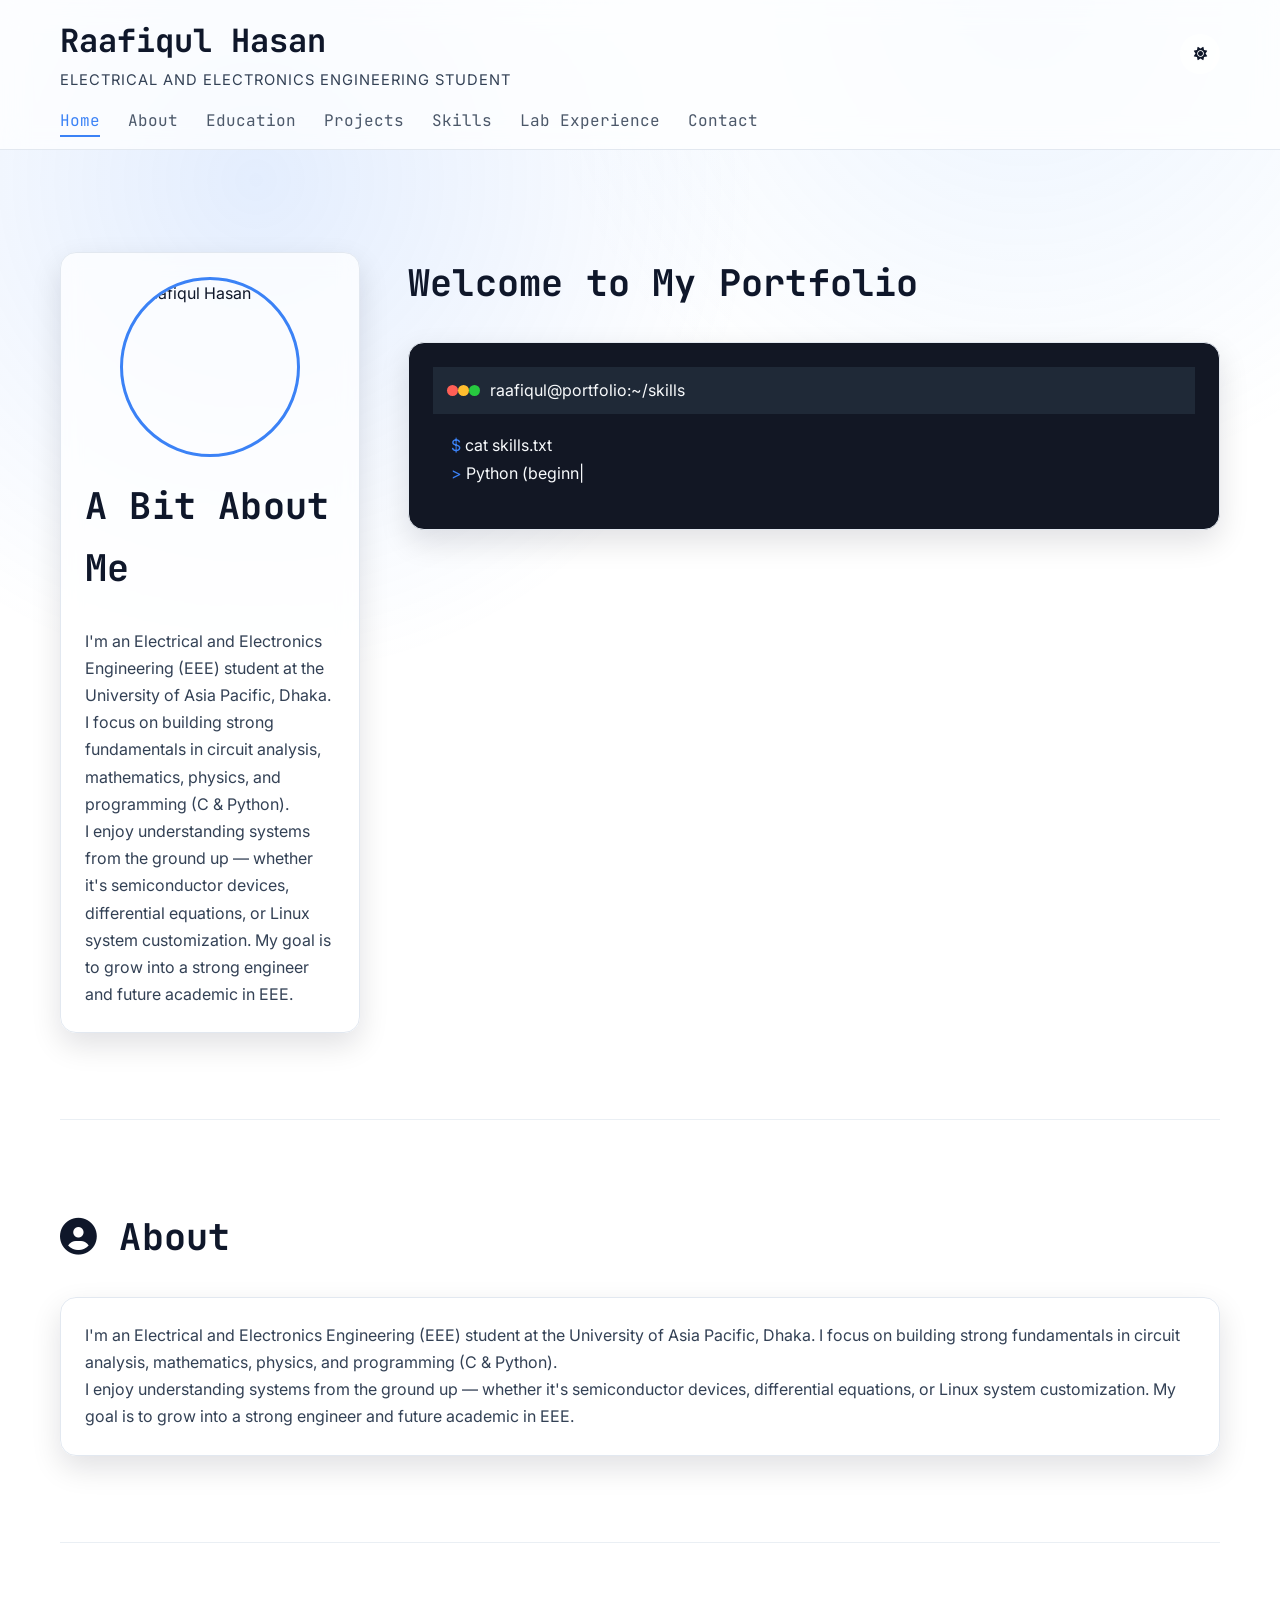
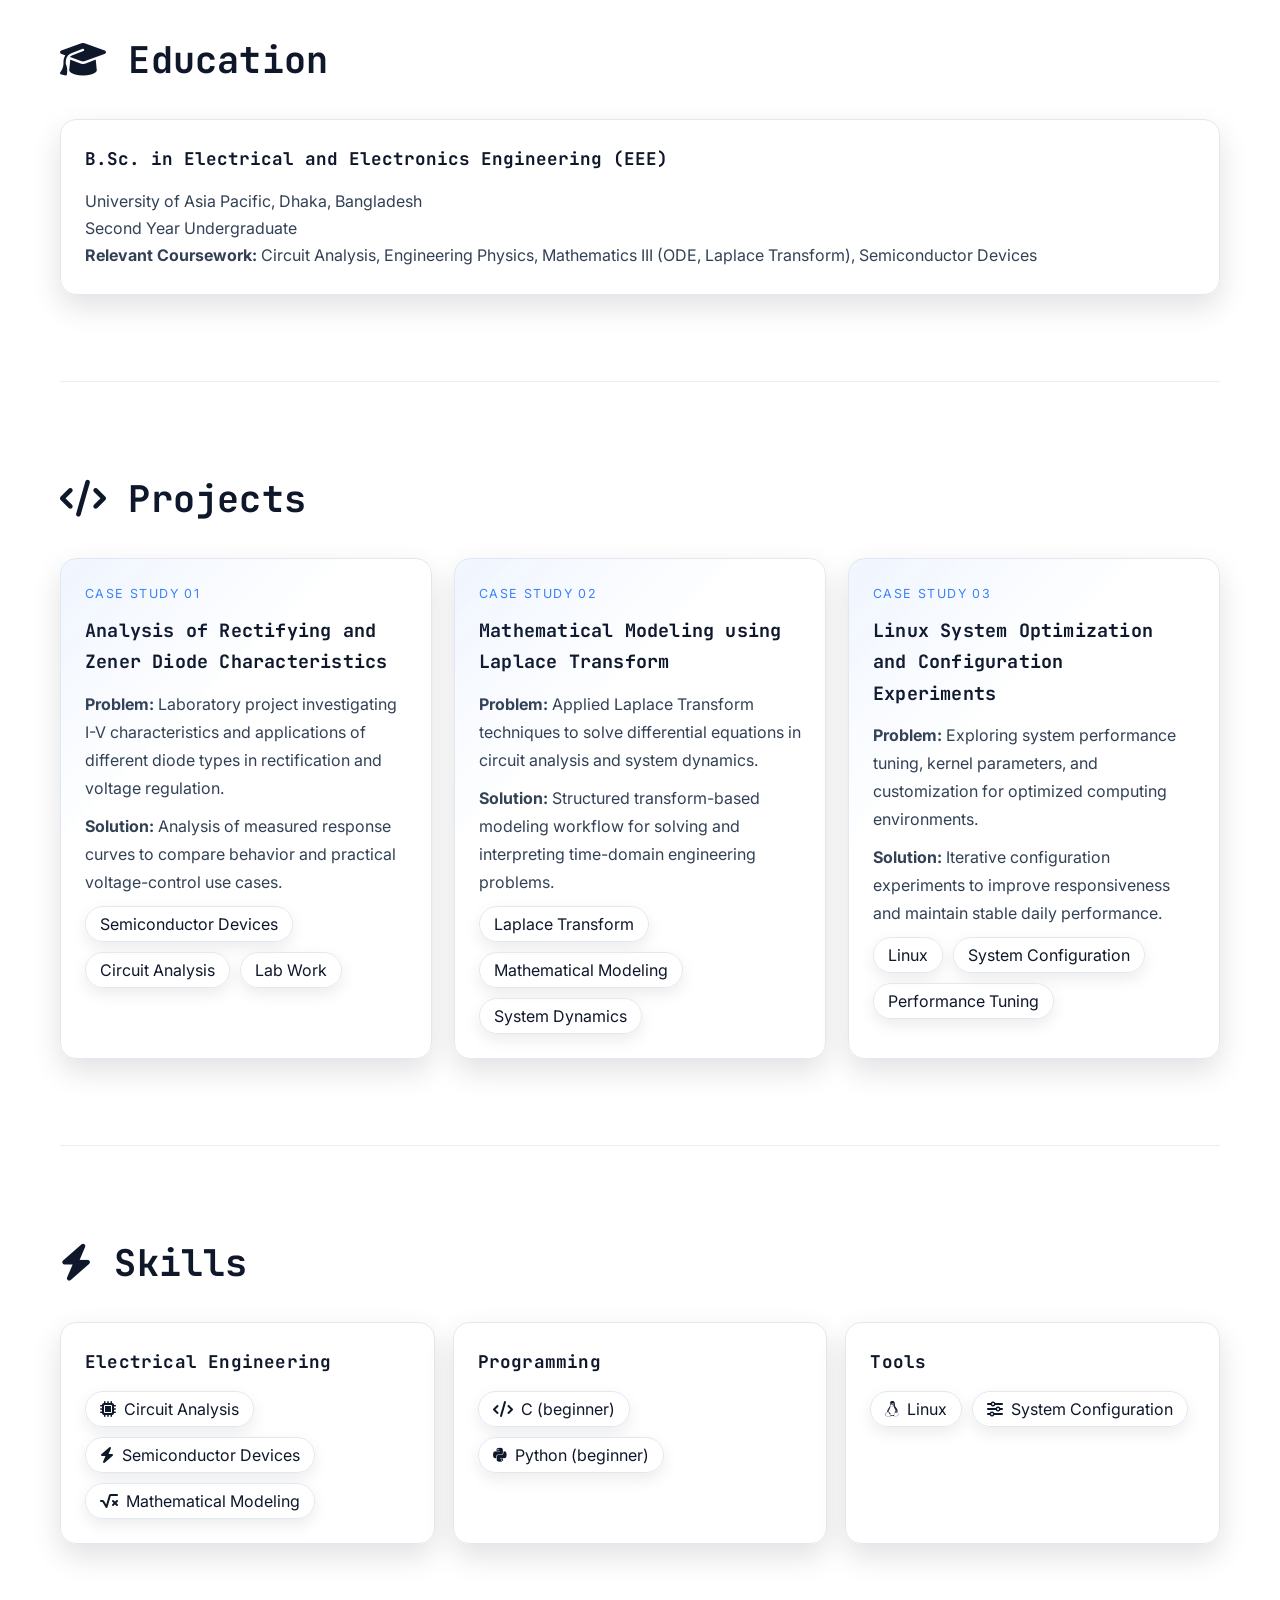
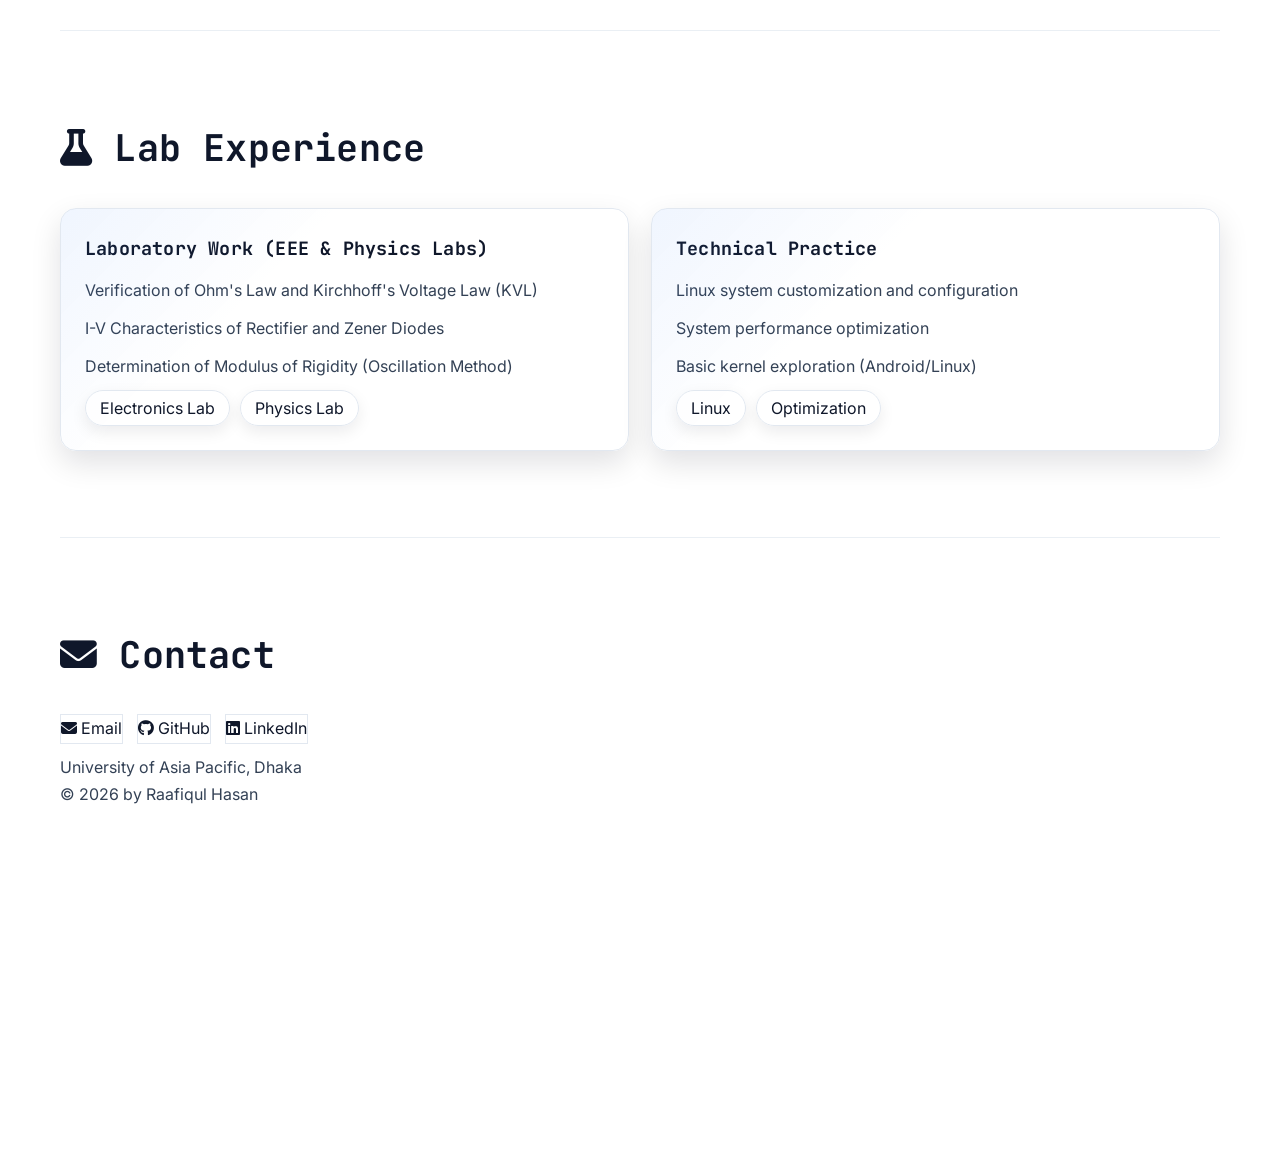
==== commit dda6dd11: "Remove Tailwind-only subpage classes and add reusable nav/year utilities" ====
--- a/index.html
+++ b/index.html
@@ -175,7 +175,7 @@
                     <a href="https://www.linkedin.com/in/raafiqul-hasan" target="_blank" rel="noopener noreferrer" class="contact-link inline-flex items-center gap-2 rounded-xl px-4 py-2 transition-all duration-300"><i class="fab fa-linkedin"></i> LinkedIn</a>
                 </div>
                 <p>University of Asia Pacific, Dhaka</p>
-                <p class="copyright">© 2024 by Raafiqul Hasan</p>
+                <p class="copyright">© <span class="current-year"></span> by Raafiqul Hasan</p>
             </footer>
         </section>
     </main>
--- a/css/style.css
+++ b/css/style.css
@@ -34,6 +34,7 @@
 .theme-toggle,.menu-toggle{border:0;background:var(--card-bg);color:var(--text-primary);cursor:pointer}
 .theme-toggle{width:40px;height:40px;border-radius:999px;display:grid;place-items:center}
 .menu-toggle{display:none;flex-direction:column;justify-content:space-between;width:28px;height:20px;padding:0}
+.is-hidden{display:none!important}
 .menu-toggle span{height:2px;background:var(--text-primary);border-radius:2px;transition:.3s}
 .menu-toggle.active span:nth-child(1){transform:translateY(9px) rotate(45deg)}
 .menu-toggle.active span:nth-child(2){opacity:0}
@@ -45,6 +46,9 @@
 #main-nav a::after{content:'';position:absolute;left:0;bottom:-6px;height:2px;width:0;background:var(--accent);transition:.3s}
 #main-nav a:hover,#main-nav a.active{color:var(--accent)}
 #main-nav a:hover::after,#main-nav a.active::after{width:100%}
+
+.mobile-nav-panel{position:absolute;right:1rem;top:100%;margin-top:.5rem;width:min(88vw,340px);border-radius:1rem;border:1px solid rgba(255,255,255,.1);background:rgba(24,24,27,.95);backdrop-filter:blur(14px);box-shadow:0 24px 48px rgba(0,0,0,.35);padding:1.25rem;z-index:60}
+.mobile-nav-list{list-style:none;display:flex;flex-direction:column;gap:1rem}
 
 .theme-wrapper{max-width:1200px;margin:0 auto;padding:16px 20px 56px}
 .content-section{padding:62px 0;scroll-margin-top:120px}
@@ -77,6 +81,7 @@
 @media (max-width:768px){
   .header-inner{grid-template-columns:1fr auto}
   .menu-toggle{display:flex}
+  .mobile-nav-panel{display:block}
   #main-nav{position:fixed;top:72px;right:-100%;width:min(80vw,320px);height:calc(100vh - 72px);background:var(--bg-secondary);padding:24px;box-shadow:-12px 0 30px rgba(0,0,0,.2);transition:right .3s ease}
   #main-nav.active{right:0}
   #main-nav ul{flex-direction:column;gap:18px}
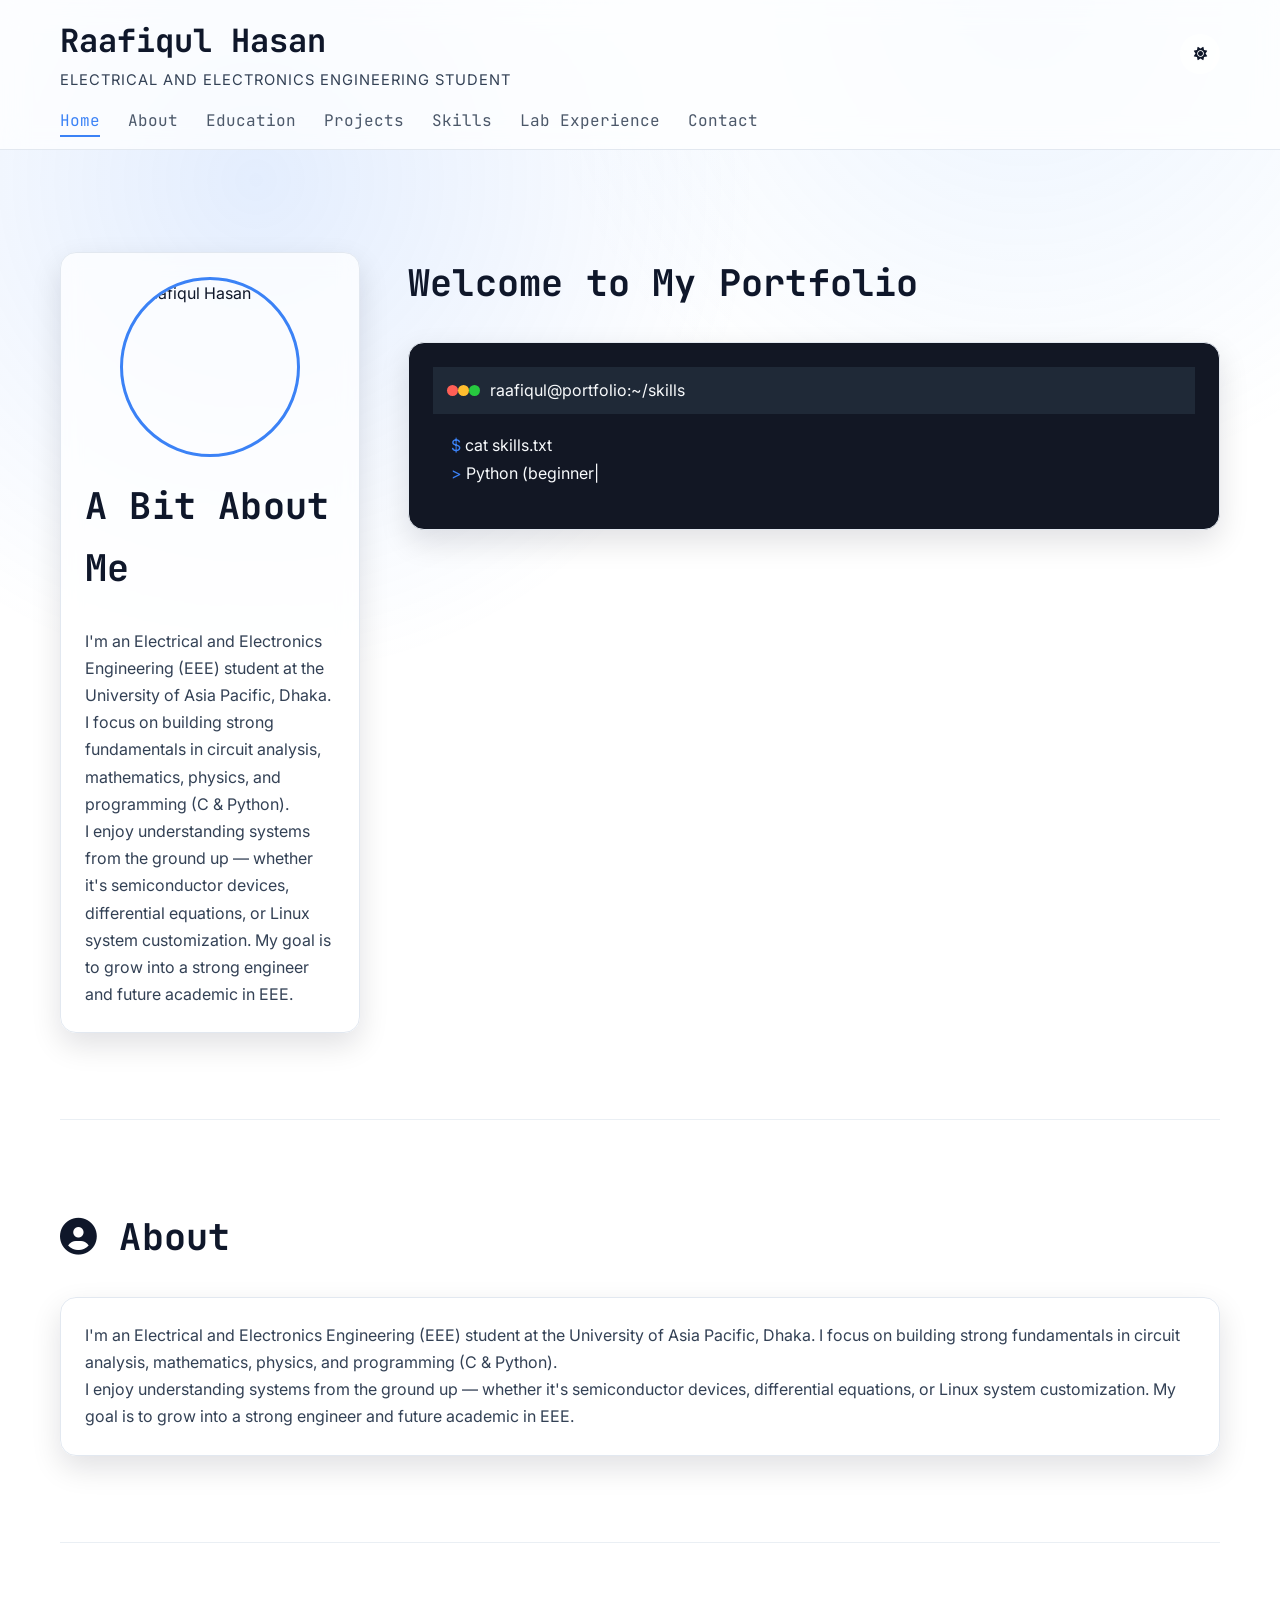
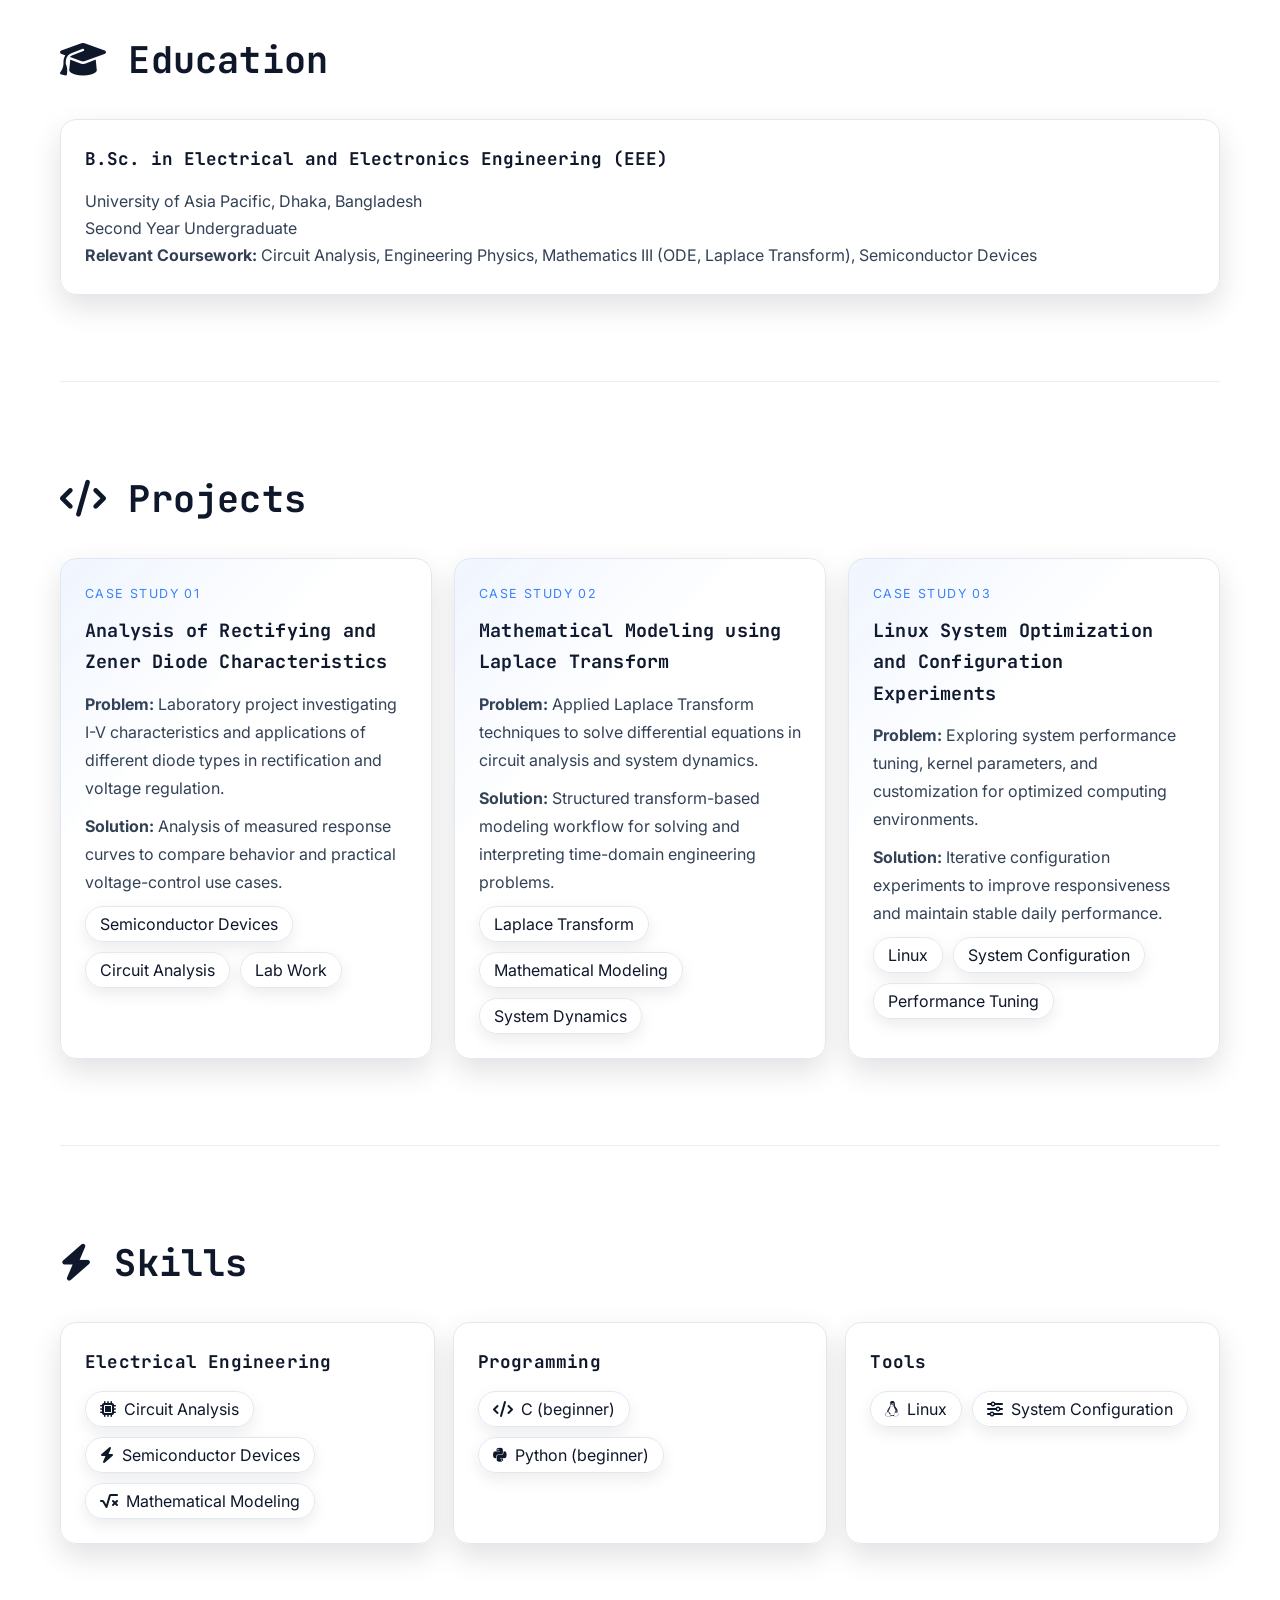
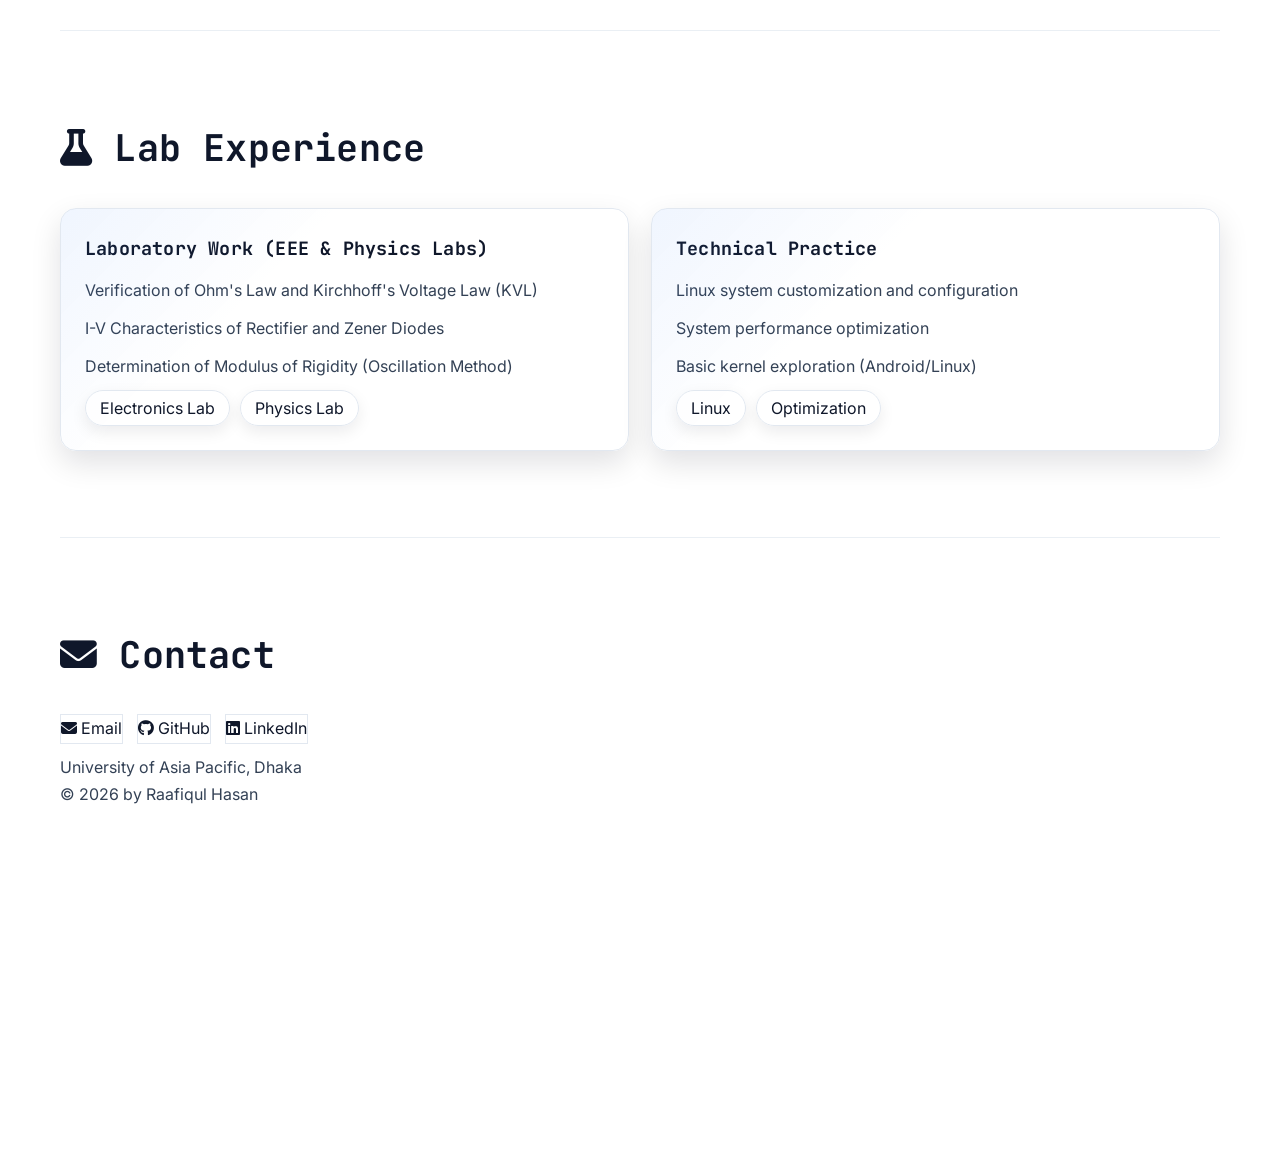
==== commit fe0963af: "Update GitHub link in contact section" ====
--- a/index.html
+++ b/index.html
@@ -171,7 +171,7 @@
             <footer>
                 <div class="contact-links">
                     <a href="mailto:raafiqulhasan756@gmail.com" class="contact-link inline-flex items-center gap-2 rounded-xl px-4 py-2 transition-all duration-300"><i class="fas fa-envelope"></i> Email</a>
-                    <a href="https://github.com/StarX-404" target="_blank" rel="noopener noreferrer" class="contact-link inline-flex items-center gap-2 rounded-xl px-4 py-2 transition-all duration-300"><i class="fab fa-github"></i> GitHub</a>
+                    <a href="https://github.com/raafi-abir" target="_blank" rel="noopener noreferrer" class="contact-link inline-flex items-center gap-2 rounded-xl px-4 py-2 transition-all duration-300"><i class="fab fa-github"></i> GitHub</a>
                     <a href="https://www.linkedin.com/in/raafiqul-hasan" target="_blank" rel="noopener noreferrer" class="contact-link inline-flex items-center gap-2 rounded-xl px-4 py-2 transition-all duration-300"><i class="fab fa-linkedin"></i> LinkedIn</a>
                 </div>
                 <p>University of Asia Pacific, Dhaka</p>
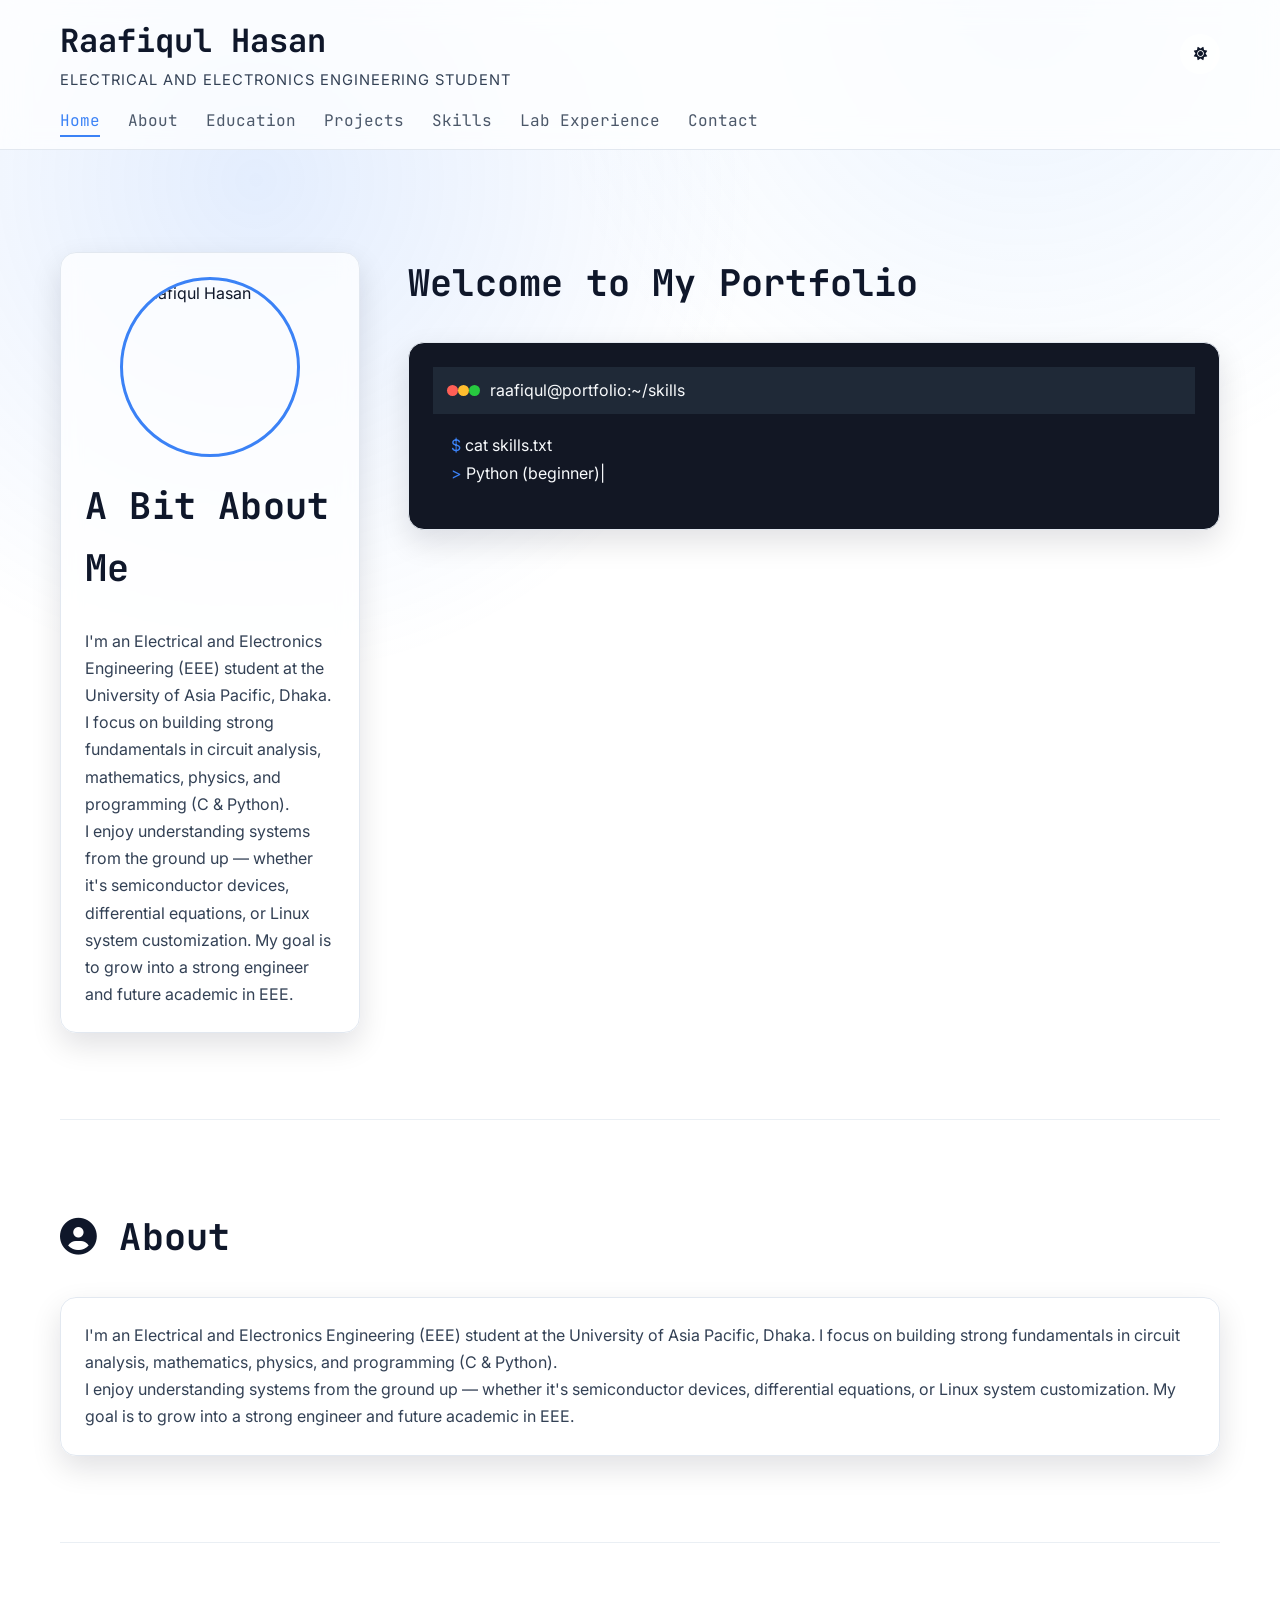
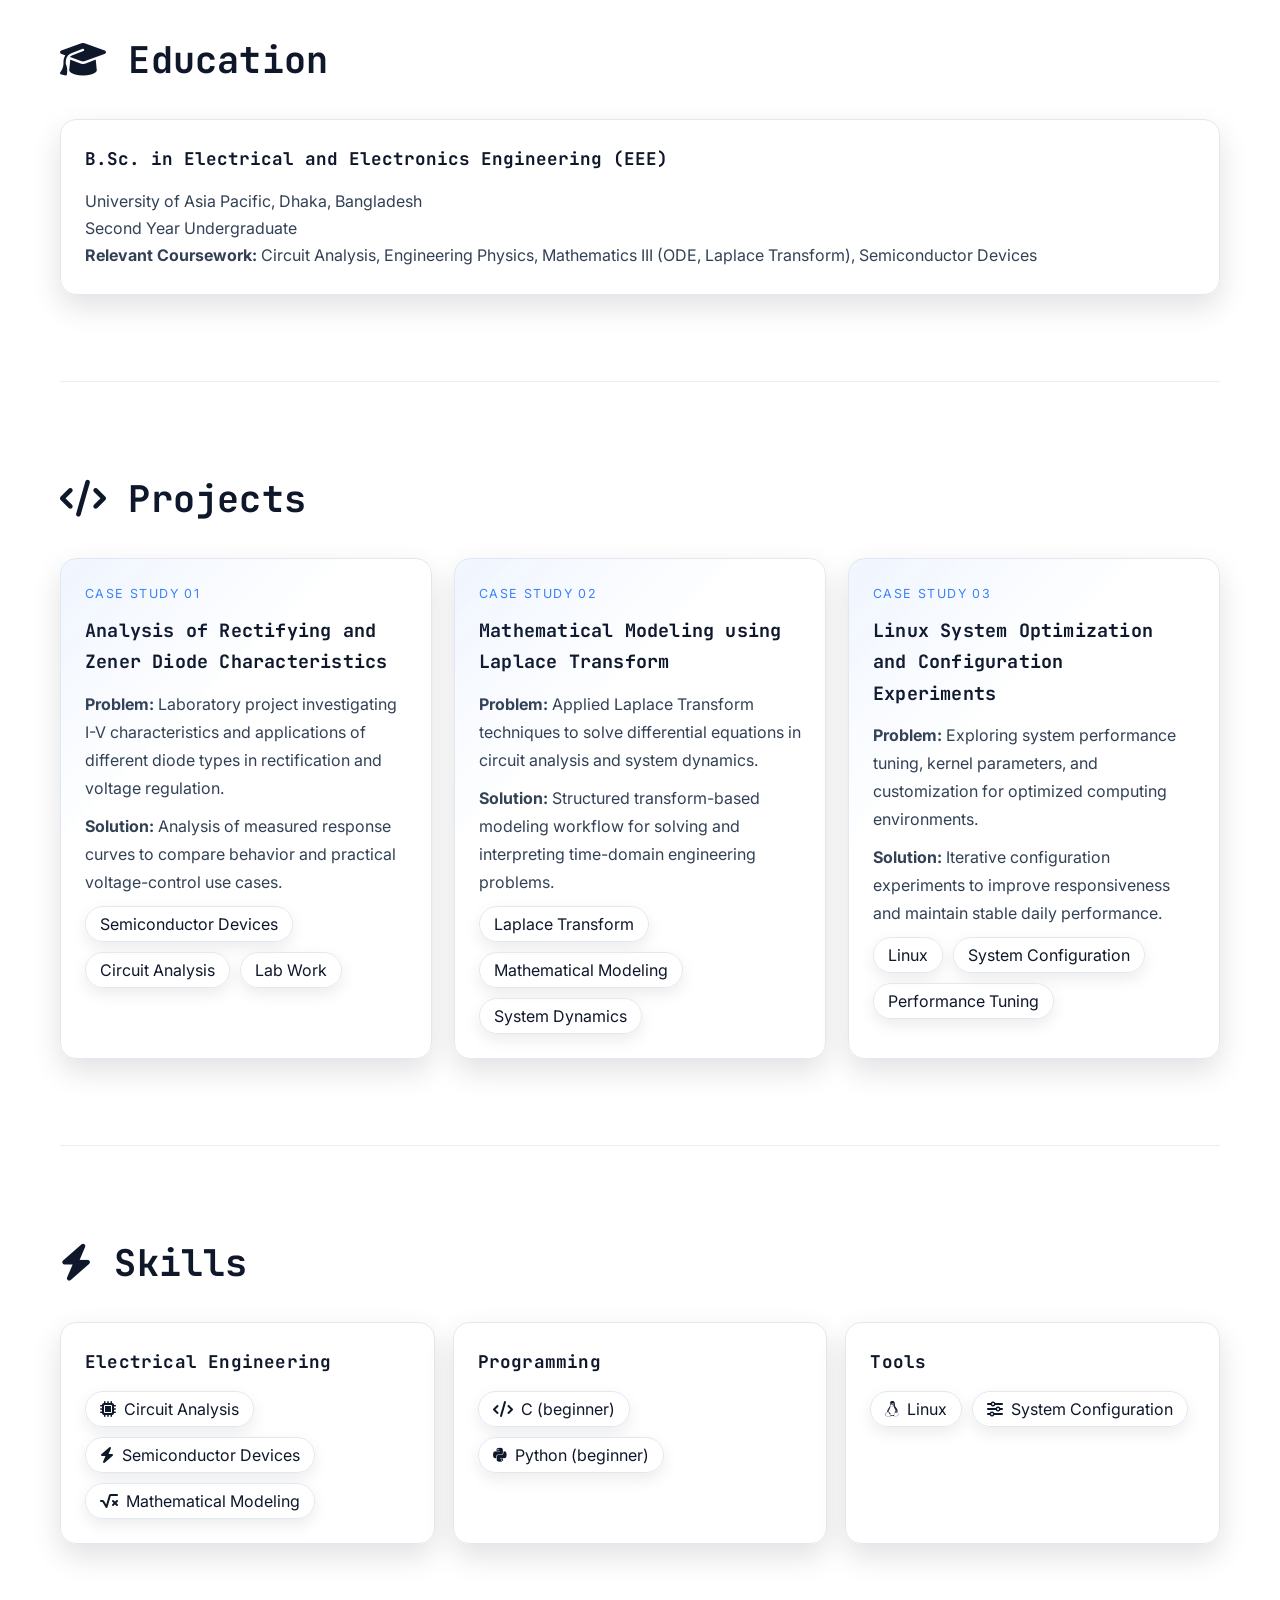
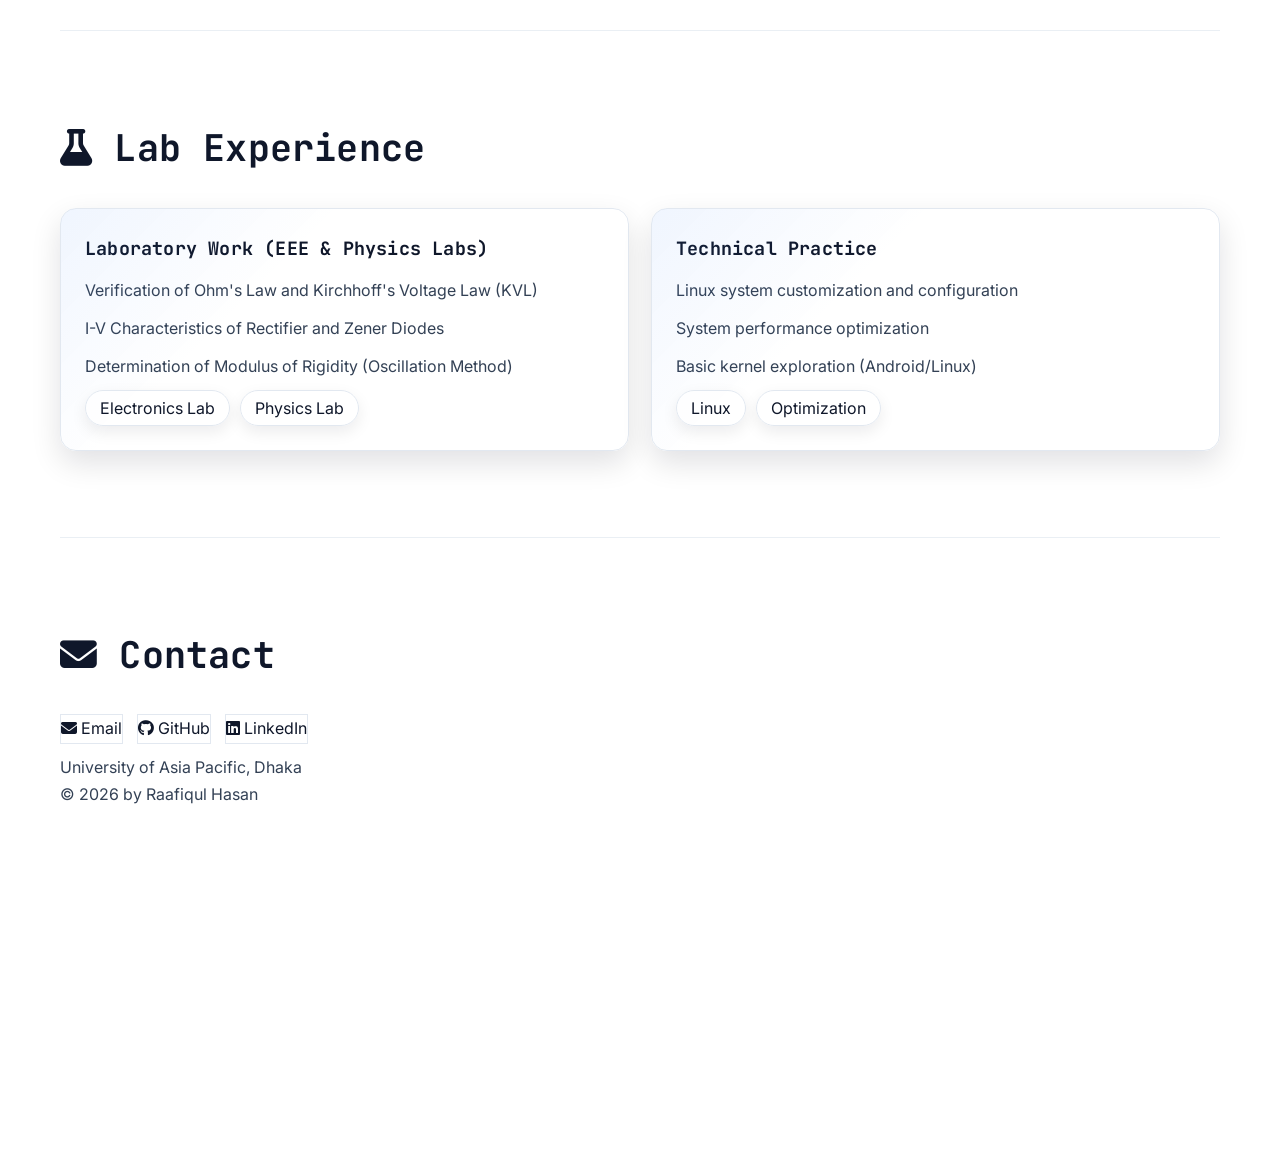
==== commit 61fb2aaf: "Update profile image source in index.html" ====
--- a/index.html
+++ b/index.html
@@ -58,7 +58,7 @@
             <div class="main-content">
                 <aside class="sidebar glass-card reveal">
                     <div class="profile-image">
-                        <img src="/images/your-photo.jpg" alt="Raafiqul Hasan">
+                        <img src="/images/avatar.jpg" alt="Raafiqul Hasan">
                     </div>
                     <h2>A Bit About Me</h2>
                     <p class="bio">I'm an Electrical and Electronics Engineering (EEE) student at the University of Asia Pacific, Dhaka. I focus on building strong fundamentals in circuit analysis, mathematics, physics, and programming (C & Python).</p>
